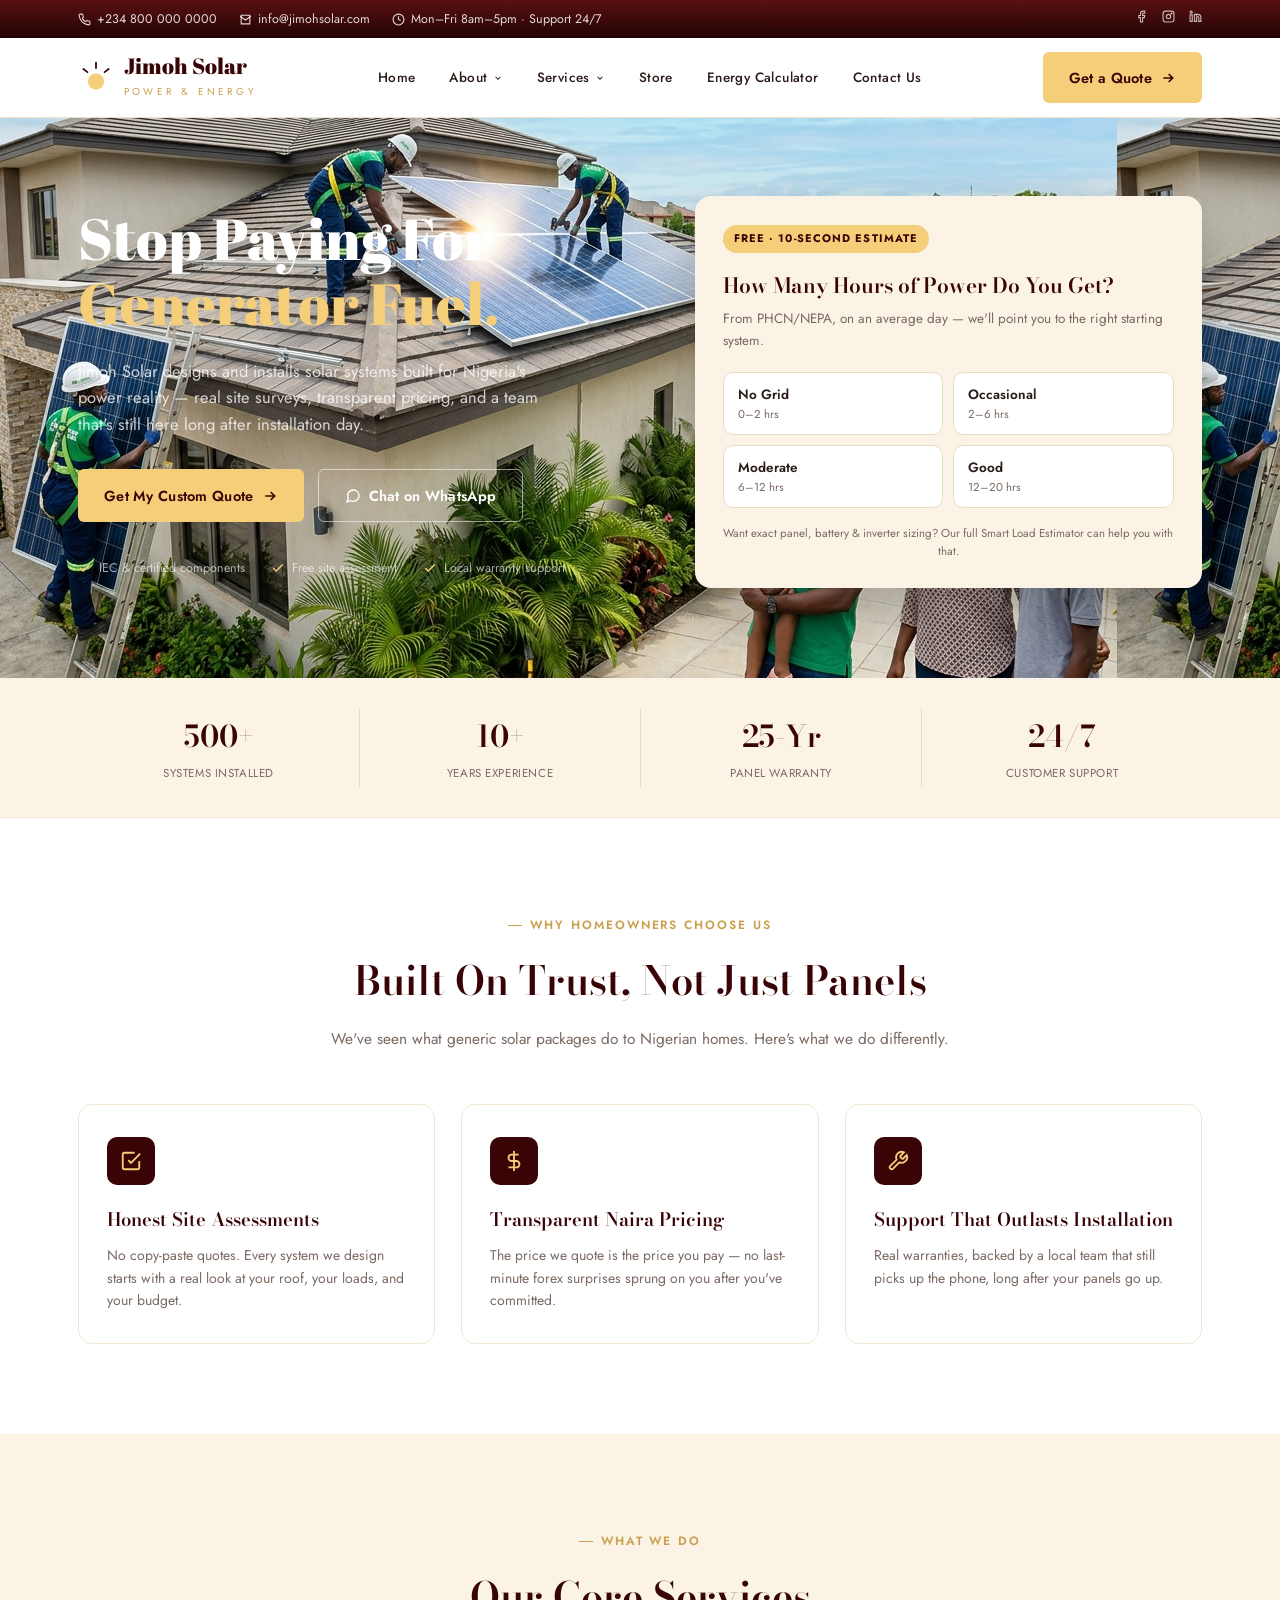
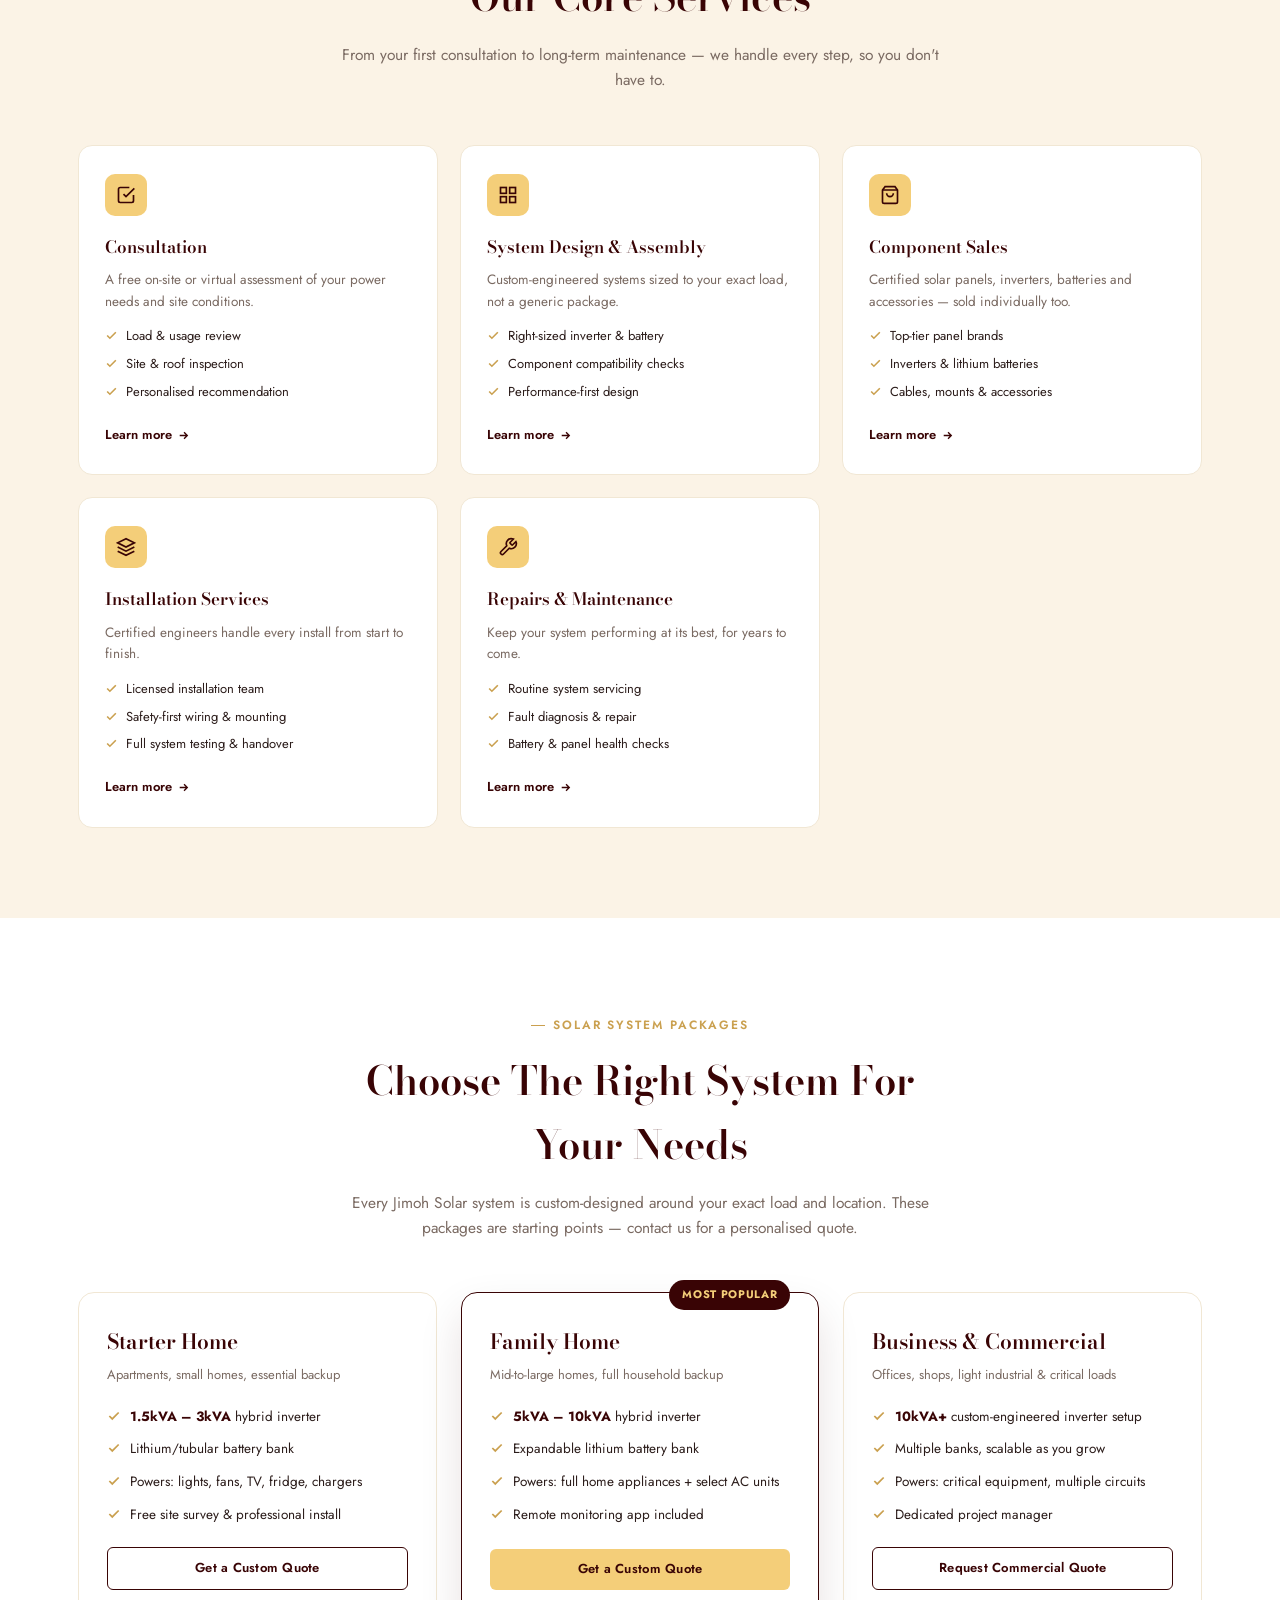
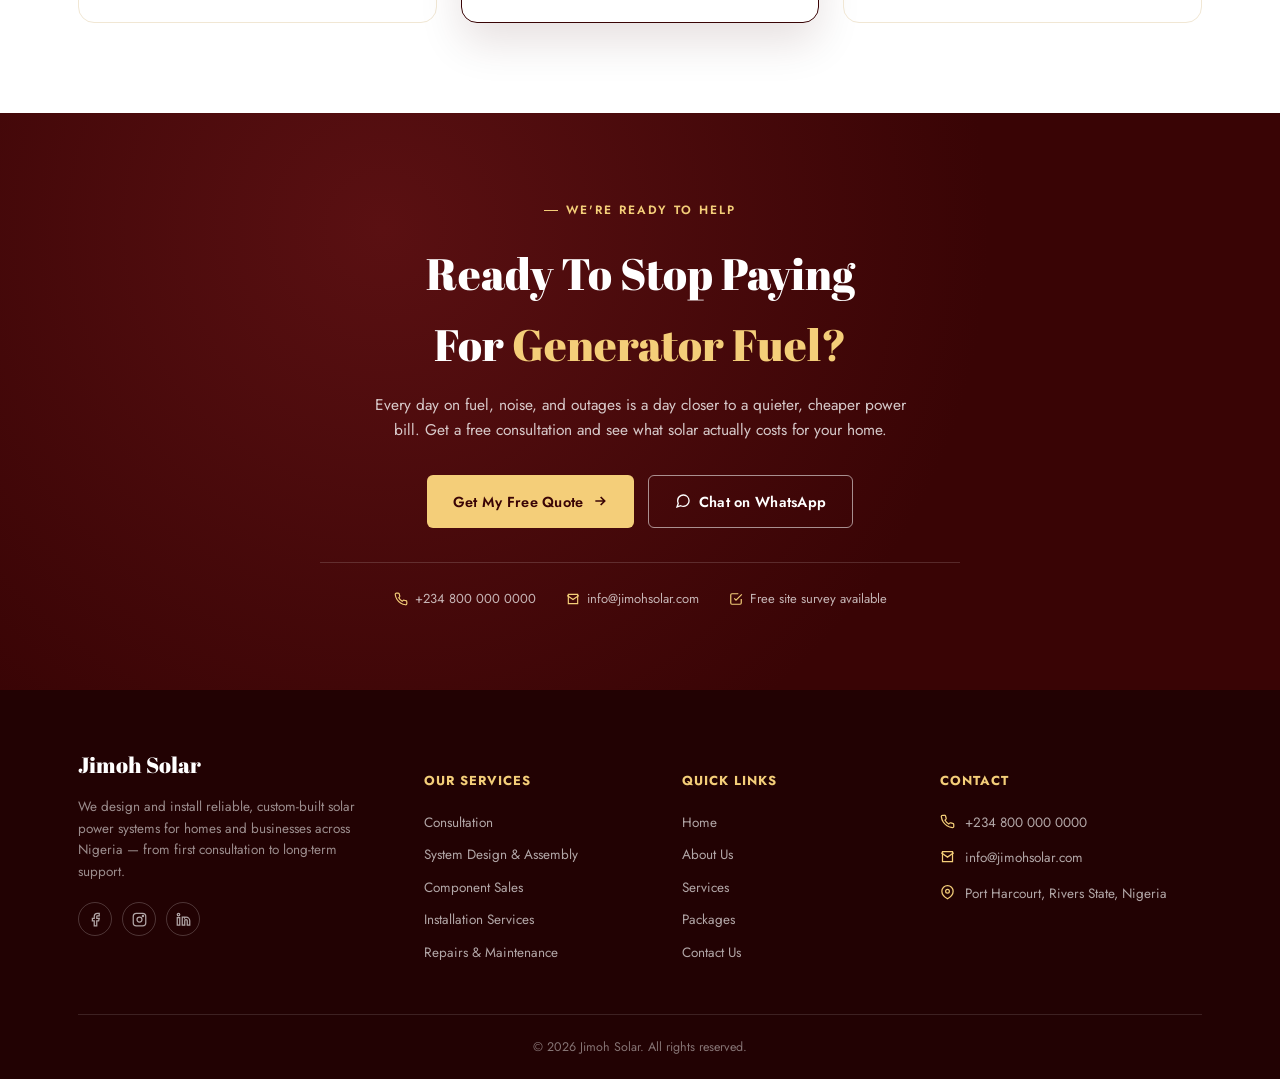
==== index.html @ 99bc78d1 "Integrate home page" ====
<!doctype html>
<html lang="en">
  <head>
    <meta charset="UTF-8" />
    <meta name="viewport" content="width=device-width, initial-scale=1.0" />
    <title>Jimoh Solar | Reliable Solar Power Systems in Nigeria</title>
    <meta
      name="description"
      content="Jimoh Solar designs and installs custom solar power systems for homes and businesses across Nigeria. Honest assessments, transparent pricing, real local support."
    />
    <link
      rel="icon"
      href="data:image/svg+xml,%3Csvg xmlns='http://www.w3.org/2000/svg' viewBox='0 0 34 34'%3E%3Crect width='34' height='34' fill='%23390405'/%3E%3Ccircle cx='17' cy='17' r='7' fill='%23f4ce79'/%3E%3C/svg%3E"
    />
    <link rel="preconnect" href="https://fonts.googleapis.com" />
    <link rel="preconnect" href="https://fonts.gstatic.com" crossorigin />
    <link
      href="https://fonts.googleapis.com/css2?family=Abril+Fatface&family=Bodoni+Moda:wght@400;500;600;700&family=Jost:wght@300;400;500;600;700&display=swap"
      rel="stylesheet"
    />
    <link rel="stylesheet" href="index.css" />
  </head>
  <body>
    <div class="topbar">
      <div class="wrap">
        <div class="topbar-left">
          <a href="tel:+2348000000000"
            ><svg
              viewBox="0 0 24 24"
              fill="none"
              stroke="currentColor"
              stroke-width="2"
            >
              <path
                d="M22 16.92v3a2 2 0 0 1-2.18 2 19.79 19.79 0 0 1-8.63-3.07 19.5 19.5 0 0 1-6-6 19.79 19.79 0 0 1-3.07-8.67A2 2 0 0 1 4.11 2h3a2 2 0 0 1 2 1.72c.127.96.361 1.903.7 2.81a2 2 0 0 1-.45 2.11L8.09 9.91a16 16 0 0 0 6 6l1.27-1.27a2 2 0 0 1 2.11-.45c.907.339 1.85.573 2.81.7A2 2 0 0 1 22 16.92z"
              />
            </svg>
            +234 800 000 0000</a
          >
          <span
            ><svg
              viewBox="0 0 24 24"
              fill="none"
              stroke="currentColor"
              stroke-width="2"
            >
              <path d="M4 4h16v16H4z" />
              <path d="M22 6l-10 7L2 6" />
            </svg>
            info@jimohsolar.com</span
          >
          <span
            ><svg
              viewBox="0 0 24 24"
              fill="none"
              stroke="currentColor"
              stroke-width="2"
            >
              <circle cx="12" cy="12" r="10" />
              <path d="M12 6v6l4 2" />
            </svg>
            Mon–Fri 8am–5pm · Support 24/7</span
          >
        </div>
        <div class="topbar-right">
          <a href="#" aria-label="Facebook"
            ><svg
              viewBox="0 0 24 24"
              fill="none"
              stroke="currentColor"
              stroke-width="2"
              width="13"
              height="13"
            >
              <path
                d="M18 2h-3a5 5 0 0 0-5 5v3H7v4h3v8h4v-8h3l1-4h-4V7a1 1 0 0 1 1-1h3z"
              /></svg
          ></a>
          <a href="#" aria-label="Instagram"
            ><svg
              viewBox="0 0 24 24"
              fill="none"
              stroke="currentColor"
              stroke-width="2"
              width="13"
              height="13"
            >
              <rect x="2" y="2" width="20" height="20" rx="5" />
              <circle cx="12" cy="12" r="4" />
              <circle cx="17.5" cy="6.5" r="1" /></svg
          ></a>
          <a href="#" aria-label="LinkedIn"
            ><svg
              viewBox="0 0 24 24"
              fill="none"
              stroke="currentColor"
              stroke-width="2"
              width="13"
              height="13"
            >
              <path
                d="M16 8a6 6 0 0 1 6 6v7h-4v-7a2 2 0 0 0-4 0v7h-4V8h4v1.5A5 5 0 0 1 16 8z"
              />
              <rect x="2" y="9" width="4" height="12" />
              <circle cx="4" cy="4" r="2" /></svg
          ></a>
        </div>
      </div>
    </div>

    <header class="nav">
      <div class="wrap">
        <a href="#home" class="logo">
          <svg width="36" height="36" viewBox="0 0 40 40" fill="none">
            <circle cx="20" cy="24" r="9" fill="var(--gold)" />
            <g stroke="var(--espresso)" stroke-width="2" stroke-linecap="round">
              <line x1="20" y1="3" x2="20" y2="9" />
              <line x1="6" y1="10" x2="10.5" y2="13.5" />
              <line x1="34" y1="10" x2="29.5" y2="13.5" />
            </g>
          </svg>
          <span>
            <span class="logo-text">Jimoh Solar</span>
            <span class="logo-sub">POWER &amp; ENERGY</span>
          </span>
        </a>

        <ul class="nav-links" id="navLinks">
          <li><a href="#home">Home</a></li>
          <li>
            <a href="#"
              >About
              <svg
                class="chev"
                viewBox="0 0 24 24"
                fill="none"
                stroke="currentColor"
                stroke-width="2.5"
              >
                <path d="M6 9l6 6 6-6" /></svg
            ></a>
            <div class="dropdown">
              <a href="#" class="dd-primary">Our History</a>
              <a href="#">Board of Directors</a>
              <a href="#">Management Team</a>
              <a href="#">Jimoh Solar Datasheet</a>
              <a href="#">Jimoh Solar Brochure</a>
            </div>
          </li>
          <li>
            <a href="#services"
              >Services
              <svg
                class="chev"
                viewBox="0 0 24 24"
                fill="none"
                stroke="currentColor"
                stroke-width="2.5"
              >
                <path d="M6 9l6 6 6-6" /></svg
            ></a>
            <div class="dropdown">
              <a href="#" class="dd-primary">Consultation</a>
              <a href="#">System Design &amp; Assembly</a>
              <a href="#">Component Sales</a>
              <a href="#">Installation Services</a>
              <a href="#">Repairs &amp; Services</a>
              <a href="#">Promotions</a>
            </div>
          </li>
          <li><a href="#">Store</a></li>
          <li><a href="estimator.html">Energy Calculator</a></li>
          <li><a href="#contact">Contact Us</a></li>
        </ul>

        <div class="nav-cta">
          <a href="#contact" class="btn btn-gold"
            ><span>Get a Quote</span>
            <svg
              viewBox="0 0 24 24"
              fill="none"
              stroke="currentColor"
              stroke-width="2.5"
            >
              <path d="M5 12h14M13 6l6 6-6 6" />
            </svg>
          </a>
          <button
            class="burger"
            id="burgerBtn"
            aria-label="Toggle menu"
            aria-expanded="false"
          >
            <span></span><span></span><span></span>
          </button>
        </div>
      </div>
    </header>

    <section class="hero" id="home">
      <div class="wrap">
        <div>
          <h1>Stop Paying For <em>Generator Fuel.</em></h1>
          <p class="lead">
            Jimoh Solar designs and installs solar systems built for Nigeria's
            power reality — real site surveys, transparent pricing, and a team
            that's still here long after installation day.
          </p>
          <div class="hero-actions">
            <a href="#contact" class="btn btn-gold"
              >Get My Custom Quote
              <svg
                viewBox="0 0 24 24"
                fill="none"
                stroke="currentColor"
                stroke-width="2.5"
              >
                <path d="M5 12h14M13 6l6 6-6 6" />
              </svg>
            </a>
            <a href="#" class="btn btn-outline-light">
              <svg
                viewBox="0 0 24 24"
                fill="none"
                stroke="currentColor"
                stroke-width="2"
              >
                <path
                  d="M21 11.5a8.38 8.38 0 0 1-.9 3.8 8.5 8.5 0 0 1-7.6 4.7 8.38 8.38 0 0 1-3.8-.9L3 21l1.9-5.7a8.38 8.38 0 0 1-.9-3.8 8.5 8.5 0 0 1 4.7-7.6 8.38 8.38 0 0 1 3.8-.9h.5a8.48 8.48 0 0 1 8 8v.5z"
                />
              </svg>
              Chat on WhatsApp
            </a>
          </div>
          <div class="hero-trust">
            <div>
              <svg
                viewBox="0 0 24 24"
                fill="none"
                stroke="currentColor"
                stroke-width="2.5"
              >
                <path d="M20 6L9 17l-5-5" />
              </svg>
              IEC &amp; certified components
            </div>
            <div>
              <svg
                viewBox="0 0 24 24"
                fill="none"
                stroke="currentColor"
                stroke-width="2.5"
              >
                <path d="M20 6L9 17l-5-5" />
              </svg>
              Free site assessment
            </div>
            <div>
              <svg
                viewBox="0 0 24 24"
                fill="none"
                stroke="currentColor"
                stroke-width="2.5"
              >
                <path d="M20 6L9 17l-5-5" />
              </svg>
              Local warranty support
            </div>
          </div>
        </div>

        <div class="estimator-card reveal" id="estimator">
          <span class="e-tag">Free · 10-Second Estimate</span>
          <h3>How Many Hours of Power Do You Get?</h3>
          <p class="e-sub">
            From PHCN/NEPA, on an average day — we'll point you to the right
            starting system.
          </p>
          <div class="est-options" id="estOptions">
            <button class="est-option" data-tier="off-grid">
              <strong>No Grid</strong><span>0–2 hrs</span>
            </button>
            <button class="est-option" data-tier="hybrid-heavy">
              <strong>Occasional</strong><span>2–6 hrs</span>
            </button>
            <button class="est-option" data-tier="hybrid-light">
              <strong>Moderate</strong><span>6–12 hrs</span>
            </button>
            <button class="est-option" data-tier="backup-light">
              <strong>Good</strong><span>12–20 hrs</span>
            </button>
          </div>
          <div class="estimator-result" id="estimatorResult" hidden>
            <p class="r-label">Based on your supply, you likely need:</p>
            <p class="r-tier" id="resultTier">—</p>
            <p class="r-desc" id="resultDesc">—</p>
            <a href="#contact" class="btn btn-gold btn-small"
              >Get My Full Breakdown</a
            >
          </div>
          <p class="estimator-note">
            Want exact panel, battery &amp; inverter sizing? Our full Smart Load
            Estimator can help you with that.
          </p>
        </div>
      </div>
    </section>

    <div class="trust-strip">
      <div class="wrap">
        <div class="trust-item">
          <div class="num">500+</div>
          <div class="label">Systems Installed</div>
        </div>
        <div class="trust-item">
          <div class="num">10+</div>
          <div class="label">Years Experience</div>
        </div>
        <div class="trust-item">
          <div class="num">25-Yr</div>
          <div class="label">Panel Warranty</div>
        </div>
        <div class="trust-item">
          <div class="num">24/7</div>
          <div class="label">Customer Support</div>
        </div>
      </div>
    </div>

    <section class="why-us" id="why-us">
      <div class="wrap">
        <div class="section-head reveal">
          <span class="eyebrow">Why Homeowners Choose Us</span>
          <h2>Built On Trust, Not Just Panels</h2>
          <p>
            We've seen what generic solar packages do to Nigerian homes. Here's
            what we do differently.
          </p>
        </div>
        <div class="why-grid">
          <div class="why-card reveal">
            <div class="icon">
              <svg
                viewBox="0 0 24 24"
                fill="none"
                stroke="currentColor"
                stroke-width="2"
              >
                <path d="M9 11l3 3L22 4" />
                <path
                  d="M21 12v7a2 2 0 0 1-2 2H5a2 2 0 0 1-2-2V5a2 2 0 0 1 2-2h11"
                />
              </svg>
            </div>
            <h3>Honest Site Assessments</h3>
            <p>
              No copy-paste quotes. Every system we design starts with a real
              look at your roof, your loads, and your budget.
            </p>
          </div>
          <div class="why-card reveal">
            <div class="icon">
              <svg
                viewBox="0 0 24 24"
                fill="none"
                stroke="currentColor"
                stroke-width="2"
              >
                <path
                  d="M12 1v22M17 5H9.5a3.5 3.5 0 0 0 0 7h5a3.5 3.5 0 0 1 0 7H6"
                />
              </svg>
            </div>
            <h3>Transparent Naira Pricing</h3>
            <p>
              The price we quote is the price you pay — no last-minute forex
              surprises sprung on you after you've committed.
            </p>
          </div>
          <div class="why-card reveal">
            <div class="icon">
              <svg
                viewBox="0 0 24 24"
                fill="none"
                stroke="currentColor"
                stroke-width="2"
              >
                <path
                  d="M14.7 6.3a1 1 0 0 0 0 1.4l1.6 1.6a1 1 0 0 0 1.4 0l3.77-3.77a6 6 0 0 1-7.94 7.94l-6.91 6.91a2.12 2.12 0 0 1-3-3l6.91-6.91a6 6 0 0 1 7.94-7.94l-3.76 3.76z"
                />
              </svg>
            </div>
            <h3>Support That Outlasts Installation</h3>
            <p>
              Real warranties, backed by a local team that still picks up the
              phone, long after your panels go up.
            </p>
          </div>
        </div>
      </div>
    </section>

    <section class="services" id="services">
      <div class="wrap">
        <div class="section-head reveal">
          <span class="eyebrow">What We Do</span>
          <h2>Our Core Services</h2>
          <p>
            From your first consultation to long-term maintenance — we handle
            every step, so you don't have to.
          </p>
        </div>
        <div class="services-grid">
          <div class="service-card reveal">
            <div class="icon">
              <svg
                viewBox="0 0 24 24"
                fill="none"
                stroke="currentColor"
                stroke-width="2"
              >
                <path d="M9 11l3 3L22 4" />
                <path
                  d="M21 12v7a2 2 0 0 1-2 2H5a2 2 0 0 1-2-2V5a2 2 0 0 1 2-2h11"
                />
              </svg>
            </div>
            <h3>Consultation</h3>
            <p>
              A free on-site or virtual assessment of your power needs and site
              conditions.
            </p>
            <ul>
              <li>
                <svg
                  viewBox="0 0 24 24"
                  fill="none"
                  stroke="currentColor"
                  stroke-width="3"
                >
                  <path d="M20 6L9 17l-5-5" />
                </svg>
                Load &amp; usage review
              </li>
              <li>
                <svg
                  viewBox="0 0 24 24"
                  fill="none"
                  stroke="currentColor"
                  stroke-width="3"
                >
                  <path d="M20 6L9 17l-5-5" />
                </svg>
                Site &amp; roof inspection
              </li>
              <li>
                <svg
                  viewBox="0 0 24 24"
                  fill="none"
                  stroke="currentColor"
                  stroke-width="3"
                >
                  <path d="M20 6L9 17l-5-5" />
                </svg>
                Personalised recommendation
              </li>
            </ul>
            <a href="#" class="learn"
              >Learn more
              <svg
                viewBox="0 0 24 24"
                fill="none"
                stroke="currentColor"
                stroke-width="2.5"
              >
                <path d="M5 12h14M13 6l6 6-6 6" /></svg
            ></a>
          </div>

          <div class="service-card reveal">
            <div class="icon">
              <svg
                viewBox="0 0 24 24"
                fill="none"
                stroke="currentColor"
                stroke-width="2"
              >
                <rect x="3" y="3" width="7" height="7" />
                <rect x="14" y="3" width="7" height="7" />
                <rect x="14" y="14" width="7" height="7" />
                <rect x="3" y="14" width="7" height="7" />
              </svg>
            </div>
            <h3>System Design &amp; Assembly</h3>
            <p>
              Custom-engineered systems sized to your exact load, not a generic
              package.
            </p>
            <ul>
              <li>
                <svg
                  viewBox="0 0 24 24"
                  fill="none"
                  stroke="currentColor"
                  stroke-width="3"
                >
                  <path d="M20 6L9 17l-5-5" />
                </svg>
                Right-sized inverter &amp; battery
              </li>
              <li>
                <svg
                  viewBox="0 0 24 24"
                  fill="none"
                  stroke="currentColor"
                  stroke-width="3"
                >
                  <path d="M20 6L9 17l-5-5" />
                </svg>
                Component compatibility checks
              </li>
              <li>
                <svg
                  viewBox="0 0 24 24"
                  fill="none"
                  stroke="currentColor"
                  stroke-width="3"
                >
                  <path d="M20 6L9 17l-5-5" />
                </svg>
                Performance-first design
              </li>
            </ul>
            <a href="#" class="learn"
              >Learn more
              <svg
                viewBox="0 0 24 24"
                fill="none"
                stroke="currentColor"
                stroke-width="2.5"
              >
                <path d="M5 12h14M13 6l6 6-6 6" /></svg
            ></a>
          </div>

          <div class="service-card reveal">
            <div class="icon">
              <svg
                viewBox="0 0 24 24"
                fill="none"
                stroke="currentColor"
                stroke-width="2"
              >
                <path d="M6 2L3 6v14a2 2 0 0 0 2 2h14a2 2 0 0 0 2-2V6l-3-4z" />
                <path d="M3 6h18M16 10a4 4 0 0 1-8 0" />
              </svg>
            </div>
            <h3>Component Sales</h3>
            <p>
              Certified solar panels, inverters, batteries and accessories —
              sold individually too.
            </p>
            <ul>
              <li>
                <svg
                  viewBox="0 0 24 24"
                  fill="none"
                  stroke="currentColor"
                  stroke-width="3"
                >
                  <path d="M20 6L9 17l-5-5" />
                </svg>
                Top-tier panel brands
              </li>
              <li>
                <svg
                  viewBox="0 0 24 24"
                  fill="none"
                  stroke="currentColor"
                  stroke-width="3"
                >
                  <path d="M20 6L9 17l-5-5" />
                </svg>
                Inverters &amp; lithium batteries
              </li>
              <li>
                <svg
                  viewBox="0 0 24 24"
                  fill="none"
                  stroke="currentColor"
                  stroke-width="3"
                >
                  <path d="M20 6L9 17l-5-5" />
                </svg>
                Cables, mounts &amp; accessories
              </li>
            </ul>
            <a href="#" class="learn"
              >Learn more
              <svg
                viewBox="0 0 24 24"
                fill="none"
                stroke="currentColor"
                stroke-width="2.5"
              >
                <path d="M5 12h14M13 6l6 6-6 6" /></svg
            ></a>
          </div>

          <div class="service-card reveal">
            <div class="icon">
              <svg
                viewBox="0 0 24 24"
                fill="none"
                stroke="currentColor"
                stroke-width="2"
              >
                <path d="M12 2L2 7l10 5 10-5-10-5z" />
                <path d="M2 17l10 5 10-5M2 12l10 5 10-5" />
              </svg>
            </div>
            <h3>Installation Services</h3>
            <p>
              Certified engineers handle every install from start to finish.
            </p>
            <ul>
              <li>
                <svg
                  viewBox="0 0 24 24"
                  fill="none"
                  stroke="currentColor"
                  stroke-width="3"
                >
                  <path d="M20 6L9 17l-5-5" />
                </svg>
                Licensed installation team
              </li>
              <li>
                <svg
                  viewBox="0 0 24 24"
                  fill="none"
                  stroke="currentColor"
                  stroke-width="3"
                >
                  <path d="M20 6L9 17l-5-5" />
                </svg>
                Safety-first wiring &amp; mounting
              </li>
              <li>
                <svg
                  viewBox="0 0 24 24"
                  fill="none"
                  stroke="currentColor"
                  stroke-width="3"
                >
                  <path d="M20 6L9 17l-5-5" />
                </svg>
                Full system testing &amp; handover
              </li>
            </ul>
            <a href="#" class="learn"
              >Learn more
              <svg
                viewBox="0 0 24 24"
                fill="none"
                stroke="currentColor"
                stroke-width="2.5"
              >
                <path d="M5 12h14M13 6l6 6-6 6" /></svg
            ></a>
          </div>

          <div class="service-card reveal">
            <div class="icon">
              <svg
                viewBox="0 0 24 24"
                fill="none"
                stroke="currentColor"
                stroke-width="2"
              >
                <path
                  d="M14.7 6.3a1 1 0 0 0 0 1.4l1.6 1.6a1 1 0 0 0 1.4 0l3.77-3.77a6 6 0 0 1-7.94 7.94l-6.91 6.91a2.12 2.12 0 0 1-3-3l6.91-6.91a6 6 0 0 1 7.94-7.94l-3.76 3.76z"
                />
              </svg>
            </div>
            <h3>Repairs &amp; Maintenance</h3>
            <p>Keep your system performing at its best, for years to come.</p>
            <ul>
              <li>
                <svg
                  viewBox="0 0 24 24"
                  fill="none"
                  stroke="currentColor"
                  stroke-width="3"
                >
                  <path d="M20 6L9 17l-5-5" />
                </svg>
                Routine system servicing
              </li>
              <li>
                <svg
                  viewBox="0 0 24 24"
                  fill="none"
                  stroke="currentColor"
                  stroke-width="3"
                >
                  <path d="M20 6L9 17l-5-5" />
                </svg>
                Fault diagnosis &amp; repair
              </li>
              <li>
                <svg
                  viewBox="0 0 24 24"
                  fill="none"
                  stroke="currentColor"
                  stroke-width="3"
                >
                  <path d="M20 6L9 17l-5-5" />
                </svg>
                Battery &amp; panel health checks
              </li>
            </ul>
            <a href="#" class="learn"
              >Learn more
              <svg
                viewBox="0 0 24 24"
                fill="none"
                stroke="currentColor"
                stroke-width="2.5"
              >
                <path d="M5 12h14M13 6l6 6-6 6" /></svg
            ></a>
          </div>
        </div>
      </div>
    </section>

    <section class="packages" id="packages">
      <div class="wrap">
        <div class="section-head reveal">
          <span class="eyebrow">Solar System Packages</span>
          <h2>Choose The Right System For Your Needs</h2>
          <p>
            Every Jimoh Solar system is custom-designed around your exact load
            and location. These packages are starting points — contact us for a
            personalised quote.
          </p>
        </div>
        <div class="pkg-grid">
          <div class="pkg-card reveal">
            <h3>Starter Home</h3>
            <p class="pkg-for">Apartments, small homes, essential backup</p>
            <ul class="pkg-specs">
              <li>
                <svg
                  viewBox="0 0 24 24"
                  fill="none"
                  stroke="currentColor"
                  stroke-width="3"
                >
                  <path d="M20 6L9 17l-5-5" />
                </svg>
                <span><b>1.5kVA – 3kVA</b> hybrid inverter</span>
              </li>
              <li>
                <svg
                  viewBox="0 0 24 24"
                  fill="none"
                  stroke="currentColor"
                  stroke-width="3"
                >
                  <path d="M20 6L9 17l-5-5" />
                </svg>
                <span>Lithium/tubular battery bank</span>
              </li>
              <li>
                <svg
                  viewBox="0 0 24 24"
                  fill="none"
                  stroke="currentColor"
                  stroke-width="3"
                >
                  <path d="M20 6L9 17l-5-5" />
                </svg>
                <span>Powers: lights, fans, TV, fridge, chargers</span>
              </li>
              <li>
                <svg
                  viewBox="0 0 24 24"
                  fill="none"
                  stroke="currentColor"
                  stroke-width="3"
                >
                  <path d="M20 6L9 17l-5-5" />
                </svg>
                <span>Free site survey &amp; professional install</span>
              </li>
            </ul>
            <a href="#contact" class="btn btn-outline-dark btn-small"
              >Get a Custom Quote</a
            >
          </div>

          <div class="pkg-card popular reveal">
            <span class="pkg-badge">Most Popular</span>
            <h3>Family Home</h3>
            <p class="pkg-for">Mid-to-large homes, full household backup</p>
            <ul class="pkg-specs">
              <li>
                <svg
                  viewBox="0 0 24 24"
                  fill="none"
                  stroke="currentColor"
                  stroke-width="3"
                >
                  <path d="M20 6L9 17l-5-5" />
                </svg>
                <span><b>5kVA – 10kVA</b> hybrid inverter</span>
              </li>
              <li>
                <svg
                  viewBox="0 0 24 24"
                  fill="none"
                  stroke="currentColor"
                  stroke-width="3"
                >
                  <path d="M20 6L9 17l-5-5" />
                </svg>
                <span>Expandable lithium battery bank</span>
              </li>
              <li>
                <svg
                  viewBox="0 0 24 24"
                  fill="none"
                  stroke="currentColor"
                  stroke-width="3"
                >
                  <path d="M20 6L9 17l-5-5" />
                </svg>
                <span>Powers: full home appliances + select AC units</span>
              </li>
              <li>
                <svg
                  viewBox="0 0 24 24"
                  fill="none"
                  stroke="currentColor"
                  stroke-width="3"
                >
                  <path d="M20 6L9 17l-5-5" />
                </svg>
                <span>Remote monitoring app included</span>
              </li>
            </ul>
            <a href="#contact" class="btn btn-gold btn-small"
              >Get a Custom Quote</a
            >
          </div>

          <div class="pkg-card reveal">
            <h3>Business &amp; Commercial</h3>
            <p class="pkg-for">
              Offices, shops, light industrial &amp; critical loads
            </p>
            <ul class="pkg-specs">
              <li>
                <svg
                  viewBox="0 0 24 24"
                  fill="none"
                  stroke="currentColor"
                  stroke-width="3"
                >
                  <path d="M20 6L9 17l-5-5" />
                </svg>
                <span><b>10kVA+</b> custom-engineered inverter setup</span>
              </li>
              <li>
                <svg
                  viewBox="0 0 24 24"
                  fill="none"
                  stroke="currentColor"
                  stroke-width="3"
                >
                  <path d="M20 6L9 17l-5-5" />
                </svg>
                <span>Multiple banks, scalable as you grow</span>
              </li>
              <li>
                <svg
                  viewBox="0 0 24 24"
                  fill="none"
                  stroke="currentColor"
                  stroke-width="3"
                >
                  <path d="M20 6L9 17l-5-5" />
                </svg>
                <span>Powers: critical equipment, multiple circuits</span>
              </li>
              <li>
                <svg
                  viewBox="0 0 24 24"
                  fill="none"
                  stroke="currentColor"
                  stroke-width="3"
                >
                  <path d="M20 6L9 17l-5-5" />
                </svg>
                <span>Dedicated project manager</span>
              </li>
            </ul>
            <a href="#contact" class="btn btn-outline-dark btn-small"
              >Request Commercial Quote</a
            >
          </div>
        </div>
      </div>
    </section>

    <section class="final-cta" id="contact">
      <div class="wrap">
        <span class="eyebrow">We're Ready To Help</span>
        <h2>Ready To Stop Paying<br />For <em>Generator Fuel?</em></h2>
        <p>
          Every day on fuel, noise, and outages is a day closer to a quieter,
          cheaper power bill. Get a free consultation and see what solar
          actually costs for your home.
        </p>
        <div class="final-actions">
          <a href="#" class="btn btn-gold"
            >Get My Free Quote
            <svg
              viewBox="0 0 24 24"
              fill="none"
              stroke="currentColor"
              stroke-width="2.5"
            >
              <path d="M5 12h14M13 6l6 6-6 6" />
            </svg>
          </a>
          <a href="#" class="btn btn-outline-light">
            <svg
              viewBox="0 0 24 24"
              fill="none"
              stroke="currentColor"
              stroke-width="2"
            >
              <path
                d="M21 11.5a8.38 8.38 0 0 1-.9 3.8 8.5 8.5 0 0 1-7.6 4.7 8.38 8.38 0 0 1-3.8-.9L3 21l1.9-5.7a8.38 8.38 0 0 1-.9-3.8 8.5 8.5 0 0 1 4.7-7.6 8.38 8.38 0 0 1 3.8-.9h.5a8.48 8.48 0 0 1 8 8v.5z"
              />
            </svg>
            Chat on WhatsApp
          </a>
        </div>
        <div class="final-contact">
          <span
            ><svg
              viewBox="0 0 24 24"
              fill="none"
              stroke="currentColor"
              stroke-width="2"
            >
              <path
                d="M22 16.92v3a2 2 0 0 1-2.18 2 19.79 19.79 0 0 1-8.63-3.07 19.5 19.5 0 0 1-6-6 19.79 19.79 0 0 1-3.07-8.67A2 2 0 0 1 4.11 2h3a2 2 0 0 1 2 1.72c.127.96.361 1.903.7 2.81a2 2 0 0 1-.45 2.11L8.09 9.91a16 16 0 0 0 6 6l1.27-1.27a2 2 0 0 1 2.11-.45c.907.339 1.85.573 2.81.7A2 2 0 0 1 22 16.92z"
              />
            </svg>
            +234 800 000 0000</span
          >
          <span
            ><svg
              viewBox="0 0 24 24"
              fill="none"
              stroke="currentColor"
              stroke-width="2"
            >
              <path d="M4 4h16v16H4z" />
              <path d="M22 6l-10 7L2 6" />
            </svg>
            info@jimohsolar.com</span
          >
          <span
            ><svg
              viewBox="0 0 24 24"
              fill="none"
              stroke="currentColor"
              stroke-width="2"
            >
              <path d="M9 11l3 3L22 4" />
              <path
                d="M21 12v7a2 2 0 0 1-2 2H5a2 2 0 0 1-2-2V5a2 2 0 0 1 2-2h11"
              />
            </svg>
            Free site survey available</span
          >
        </div>
      </div>
    </section>

    <footer>
      <div class="wrap">
        <div class="footer-grid">
          <div class="footer-brand">
            <span class="logo-text">Jimoh Solar</span>
            <p>
              We design and install reliable, custom-built solar power systems
              for homes and businesses across Nigeria — from first consultation
              to long-term support.
            </p>
            <div class="social-row">
              <a href="#" aria-label="Facebook"
                ><svg
                  viewBox="0 0 24 24"
                  fill="none"
                  stroke="currentColor"
                  stroke-width="2"
                >
                  <path
                    d="M18 2h-3a5 5 0 0 0-5 5v3H7v4h3v8h4v-8h3l1-4h-4V7a1 1 0 0 1 1-1h3z"
                  /></svg
              ></a>
              <a href="#" aria-label="Instagram"
                ><svg
                  viewBox="0 0 24 24"
                  fill="none"
                  stroke="currentColor"
                  stroke-width="2"
                >
                  <rect x="2" y="2" width="20" height="20" rx="5" />
                  <circle cx="12" cy="12" r="4" />
                  <circle cx="17.5" cy="6.5" r="1" /></svg
              ></a>
              <a href="#" aria-label="LinkedIn"
                ><svg
                  viewBox="0 0 24 24"
                  fill="none"
                  stroke="currentColor"
                  stroke-width="2"
                >
                  <path
                    d="M16 8a6 6 0 0 1 6 6v7h-4v-7a2 2 0 0 0-4 0v7h-4V8h4v1.5A5 5 0 0 1 16 8z"
                  />
                  <rect x="2" y="9" width="4" height="12" />
                  <circle cx="4" cy="4" r="2" /></svg
              ></a>
            </div>
          </div>
          <div>
            <h4>Our Services</h4>
            <div class="flinks">
              <a href="#">Consultation</a>
              <a href="#">System Design &amp; Assembly</a>
              <a href="#">Component Sales</a>
              <a href="#">Installation Services</a>
              <a href="#">Repairs &amp; Maintenance</a>
            </div>
          </div>
          <div>
            <h4>Quick Links</h4>
            <div class="flinks">
              <a href="#home">Home</a>
              <a href="#">About Us</a>
              <a href="#services">Services</a>
              <a href="#packages">Packages</a>
              <a href="#contact">Contact Us</a>
            </div>
          </div>
          <div>
            <h4>Contact</h4>
            <ul class="footer-contact">
              <li>
                <svg
                  viewBox="0 0 24 24"
                  fill="none"
                  stroke="currentColor"
                  stroke-width="2"
                >
                  <path
                    d="M22 16.92v3a2 2 0 0 1-2.18 2 19.79 19.79 0 0 1-8.63-3.07 19.5 19.5 0 0 1-6-6 19.79 19.79 0 0 1-3.07-8.67A2 2 0 0 1 4.11 2h3a2 2 0 0 1 2 1.72c.127.96.361 1.903.7 2.81a2 2 0 0 1-.45 2.11L8.09 9.91a16 16 0 0 0 6 6l1.27-1.27a2 2 0 0 1 2.11-.45c.907.339 1.85.573 2.81.7A2 2 0 0 1 22 16.92z"
                  />
                </svg>
                +234 800 000 0000
              </li>
              <li>
                <svg
                  viewBox="0 0 24 24"
                  fill="none"
                  stroke="currentColor"
                  stroke-width="2"
                >
                  <path d="M4 4h16v16H4z" />
                  <path d="M22 6l-10 7L2 6" />
                </svg>
                info@jimohsolar.com
              </li>
              <li>
                <svg
                  viewBox="0 0 24 24"
                  fill="none"
                  stroke="currentColor"
                  stroke-width="2"
                >
                  <path d="M21 10c0 7-9 12-9 12s-9-5-9-12a9 9 0 0 1 18 0z" />
                  <circle cx="12" cy="10" r="3" />
                </svg>
                Port Harcourt, Rivers State, Nigeria
              </li>
            </ul>
          </div>
        </div>
        <div class="footer-bottom">
          &copy; 2026 Jimoh Solar. All rights reserved.
        </div>
      </div>
    </footer>
    <script src="./script.js"></script>
  </body>
</html>
---- index.css ----
:root {
  --espresso: #390405;
  --espresso-dark: #220203;
  --espresso-soft: #5a1012;
  --gold: #f4ce79;
  --gold-deep: #caa04f;
  --cream: #fbf3e6;
  --white: #ffffff;
  --ink: #2b1c1a;
  --ink-soft: #7a6a62;
  --font-display: 'Abril Fatface', serif;
  --font-serif: 'Bodoni Moda', serif;
  --font-sans: 'Jost', sans-serif;
  --maxw: 1180px;
  --radius: 10px;
}

* {
  box-sizing: border-box;
}
html {
  scroll-behavior: smooth;
}
body {
  margin: 0;
  font-family: var(--font-sans);
  color: var(--ink);
  background: var(--white);
  line-height: 1.6;
  -webkit-font-smoothing: antialiased;
}
img {
  max-width: 100%;
  display: block;
}
a {
  color: inherit;
  text-decoration: none;
}
ul {
  list-style: none;
  margin: 0;
  padding: 0;
}
h1,
h2,
h3 {
  margin: 0;
  font-weight: 400;
}
p {
  margin: 0;
}
button {
  font-family: inherit;
  cursor: pointer;
  border: none;
  background: none;
}
.wrap {
  max-width: var(--maxw);
  margin: 0 auto;
  padding: 0 28px;
}

a:focus-visible,
button:focus-visible {
  outline: 2px solid var(--gold-deep);
  outline-offset: 3px;
  border-radius: 4px;
}

.eyebrow {
  display: inline-flex;
  align-items: center;
  gap: 8px;
  font-family: var(--font-sans);
  font-size: 12px;
  font-weight: 600;
  letter-spacing: 0.16em;
  text-transform: uppercase;
  color: var(--gold-deep);
}
.eyebrow::before {
  content: '';
  width: 14px;
  height: 1px;
  background: var(--gold-deep);
  display: inline-block;
}
.section-head {
  text-align: center;
  max-width: 620px;
  margin: 0 auto 52px;
}
.section-head .eyebrow {
  justify-content: center;
  margin-bottom: 14px;
}
.section-head h2 {
  font-family: var(--font-serif);
  font-weight: 600;
  font-size: clamp(28px, 3.6vw, 40px);
  color: var(--espresso);
  margin-bottom: 14px;
}
.section-head p {
  color: var(--ink-soft);
  font-size: 15.5px;
}

.btn {
  display: inline-flex;
  align-items: center;
  gap: 8px;
  padding: 14px 26px;
  border-radius: 6px;
  font-size: 14.5px;
  font-weight: 600;
  letter-spacing: 0.02em;
  transition:
    transform 0.15s ease,
    box-shadow 0.15s ease,
    background 0.15s ease;
}
.btn svg {
  width: 16px;
  height: 16px;
  flex-shrink: 0;
}
.btn-gold {
  background: var(--gold);
  color: var(--espresso);
}
.btn-gold:hover {
  background: var(--gold-deep);
  transform: translateY(-1px);
}
.btn-outline-light {
  border: 1.5px solid rgba(255, 255, 255, 0.55);
  color: var(--white);
}
.btn-outline-light:hover {
  background: rgba(255, 255, 255, 0.1);
  border-color: var(--white);
}
.btn-outline-dark {
  border: 1.5px solid var(--espresso);
  color: var(--espresso);
}
.btn-outline-dark:hover {
  background: var(--espresso);
  color: var(--white);
}
.btn-small {
  padding: 10px 18px;
  font-size: 13px;
  width: 100%;
  justify-content: center;
}

/* ===== TOP BAR ===== */
.topbar {
  background: linear-gradient(var(--espresso-soft), var(--espresso-dark));
  color: rgba(255, 255, 255, 0.85);
  font-size: 12.5px;
}
.topbar .wrap {
  display: flex;
  justify-content: space-between;
  align-items: center;
  padding: 9px 28px;
  flex-wrap: wrap;
  gap: 6px;
}
.topbar-left {
  display: flex;
  gap: 22px;
  flex-wrap: wrap;
}
.topbar-left span,
.topbar-left a {
  display: inline-flex;
  align-items: center;
  gap: 6px;
}
.topbar-left svg,
.topbar-right svg {
  width: 13px;
  height: 13px;
}
.topbar-right {
  display: flex;
  gap: 14px;
  align-items: center;
}
.topbar-right a {
  opacity: 0.85;
}
.topbar-right a:hover {
  opacity: 1;
  color: var(--gold);
}

/* ===== NAV ===== */
header.nav {
  position: sticky;
  top: 0;
  z-index: 50;
  background: var(--white);
  border-bottom: 1px solid #eee2cf;
}
.nav .wrap {
  display: flex;
  align-items: center;
  justify-content: space-between;
  padding: 14px 28px;
}
.logo {
  display: flex;
  align-items: center;
  gap: 10px;
}
.logo-text {
  font-family: var(--font-display);
  font-size: 22px;
  color: var(--espresso);
  line-height: 1;
}
.logo-sub {
  display: block;
  font-family: var(--font-sans);
  font-size: 10px;
  letter-spacing: 0.32em;
  color: var(--gold-deep);
  margin-top: 2px;
}

.nav-links {
  display: flex;
  align-items: center;
  gap: 6px;
}
.nav-links > li {
  position: relative;
}
.nav-links > li > a {
  display: flex;
  align-items: center;
  gap: 5px;
  padding: 10px 14px;
  font-size: 13.5px;
  font-weight: 500;
  letter-spacing: 0.03em;
  color: var(--ink);
  border-radius: 6px;
}
.nav-links > li > a:hover,
.nav-links > li.open > a {
  color: var(--espresso);
  background: var(--cream);
}
.nav-links .chev {
  width: 10px;
  height: 10px;
  transition: transform 0.15s ease;
}
.nav-links > li.open .chev {
  transform: rotate(180deg);
}

.dropdown {
  position: absolute;
  top: calc(100% + 8px);
  left: 0;
  min-width: 230px;
  background: var(--white);
  border: 1px solid #eee2cf;
  border-radius: 8px;
  box-shadow: 0 14px 30px rgba(57, 4, 5, 0.12);
  padding: 10px;
  opacity: 0;
  visibility: hidden;
  transform: translateY(6px);
  transition:
    opacity 0.15s ease,
    transform 0.15s ease,
    visibility 0.15s;
}
.nav-links > li:hover .dropdown,
.nav-links > li.open .dropdown {
  opacity: 1;
  visibility: visible;
  transform: translateY(0);
}
.dropdown a {
  display: block;
  padding: 9px 12px;
  font-size: 13.5px;
  color: var(--ink);
  border-radius: 6px;
}
.dropdown a:hover {
  background: var(--cream);
  color: var(--espresso);
}
.dropdown .dd-primary {
  font-weight: 600;
  color: var(--espresso);
  border-bottom: 1px solid #f1e7d4;
  margin-bottom: 4px;
  padding-bottom: 11px;
}

.nav-cta {
  display: flex;
  align-items: center;
  gap: 14px;
}
.burger {
  display: none;
  width: 26px;
  height: 20px;
  position: relative;
  flex-direction: column;
  justify-content: space-between;
}
.burger span {
  display: block;
  height: 2px;
  width: 100%;
  background: var(--espresso);
  border-radius: 2px;
}

/* ===== HERO ===== */
.hero {
  background-image: url('./solar.png');
  object-fit: cover;
  color: var(--white);
  padding: 78px 0 90px;
  overflow: hidden;
  position: relative;
}
.hero .wrap {
  display: grid;
  grid-template-columns: 1.05fr 0.95fr;
  gap: 56px;
  align-items: center;
}
.hero-eyebrow {
  display: inline-flex;
  align-items: center;
  gap: 8px;
  font-size: 12px;
  font-weight: 600;
  letter-spacing: 0.16em;
  text-transform: uppercase;
  color: var(--gold);
  background: rgba(244, 206, 121, 0.12);
  border: 1px solid rgba(244, 206, 121, 0.3);
  padding: 7px 14px;
  border-radius: 30px;
  margin-bottom: 24px;
}
.hero h1 {
  font-family: var(--font-display);
  font-size: clamp(36px, 5.2vw, 58px);
  line-height: 1.12;
  margin-bottom: 22px;
}
.hero h1 em {
  color: var(--gold);
  font-style: normal;
}
.hero p.lead {
  font-size: 16.5px;
  color: rgba(255, 255, 255, 0.78);
  max-width: 480px;
  margin-bottom: 32px;
}
.hero-actions {
  display: flex;
  gap: 14px;
  flex-wrap: wrap;
  margin-bottom: 36px;
}
.hero-trust {
  display: flex;
  gap: 26px;
  flex-wrap: wrap;
}
.hero-trust div {
  font-size: 12.5px;
  color: rgba(255, 255, 255, 0.65);
  display: flex;
  align-items: center;
  gap: 7px;
}
.hero-trust svg {
  width: 14px;
  height: 14px;
  color: var(--gold);
}

/* estimator card */
.estimator-card {
  background: var(--cream);
  color: var(--ink);
  border-radius: 16px;
  padding: 28px;
  box-shadow: 0 30px 60px rgba(0, 0, 0, 0.28);
}
.estimator-card .e-tag {
  display: inline-flex;
  align-items: center;
  gap: 6px;
  font-size: 11px;
  font-weight: 700;
  letter-spacing: 0.1em;
  text-transform: uppercase;
  color: var(--espresso);
  background: var(--gold);
  padding: 5px 11px;
  border-radius: 20px;
  margin-bottom: 16px;
}
.estimator-card h3 {
  font-family: var(--font-serif);
  font-size: 21px;
  font-weight: 600;
  color: var(--espresso);
  margin-bottom: 6px;
}
.estimator-card .e-sub {
  font-size: 13.5px;
  color: var(--ink-soft);
  margin-bottom: 20px;
}
.est-options {
  display: grid;
  grid-template-columns: 1fr 1fr;
  gap: 10px;
  margin-bottom: 6px;
}
.est-option {
  text-align: left;
  background: var(--white);
  border: 1.5px solid #e7dcc6;
  border-radius: 10px;
  padding: 12px 14px;
  font-family: var(--font-sans);
  transition:
    border-color 0.15s ease,
    background 0.15s ease;
}
.est-option strong {
  display: block;
  font-size: 13.5px;
  color: var(--ink);
  font-weight: 600;
}
.est-option span {
  display: block;
  font-size: 11.5px;
  color: var(--ink-soft);
  margin-top: 2px;
}
.est-option:hover {
  border-color: var(--gold-deep);
}
.est-option.active {
  border-color: var(--espresso);
  background: #fff8ea;
}
.est-option.active strong {
  color: var(--espresso);
}

.estimator-result {
  margin-top: 18px;
  padding-top: 18px;
  border-top: 1px dashed #e7dcc6;
}
.estimator-result .r-label {
  font-size: 11.5px;
  letter-spacing: 0.06em;
  text-transform: uppercase;
  color: var(--ink-soft);
  margin-bottom: 6px;
}
.estimator-result .r-tier {
  font-family: var(--font-serif);
  font-size: 19px;
  font-weight: 600;
  color: var(--espresso);
  margin-bottom: 6px;
}
.estimator-result .r-desc {
  font-size: 13px;
  color: var(--ink-soft);
  margin-bottom: 14px;
}
.estimator-note {
  font-size: 11.5px;
  color: var(--ink-soft);
  margin-top: 16px;
  text-align: center;
}

/* ===== TRUST STRIP ===== */
.trust-strip {
  background: var(--cream);
  border-bottom: 1px solid #f1e7d4;
}
.trust-strip .wrap {
  display: grid;
  grid-template-columns: repeat(4, 1fr);
  padding: 30px 28px;
}
.trust-item {
  text-align: center;
  border-left: 1px solid #e7dcc6;
  padding: 4px 10px;
}
.trust-item:first-child {
  border-left: none;
}
.trust-item .num {
  font-family: var(--font-serif);
  font-size: clamp(22px, 3vw, 30px);
  font-weight: 600;
  color: var(--espresso);
}
.trust-item .label {
  font-size: 11.5px;
  letter-spacing: 0.05em;
  text-transform: uppercase;
  color: var(--ink-soft);
  margin-top: 4px;
}

/* ===== WHY US ===== */
.why-us {
  padding: 90px 0;
}
.why-grid {
  display: grid;
  grid-template-columns: repeat(3, 1fr);
  gap: 26px;
}
.why-card {
  padding: 32px 28px;
  border: 1px solid #f1e7d4;
  border-radius: 14px;
  background: var(--white);
  transition:
    transform 0.2s ease,
    box-shadow 0.2s ease;
}
.why-card:hover {
  transform: translateY(-4px);
  box-shadow: 0 18px 36px rgba(57, 4, 5, 0.08);
}
.why-card .icon {
  width: 48px;
  height: 48px;
  border-radius: 10px;
  background: var(--espresso);
  display: flex;
  align-items: center;
  justify-content: center;
  margin-bottom: 20px;
}
.why-card .icon svg {
  width: 22px;
  height: 22px;
  color: var(--gold);
}
.why-card h3 {
  font-family: var(--font-serif);
  font-size: 18.5px;
  font-weight: 600;
  color: var(--espresso);
  margin-bottom: 10px;
}
.why-card p {
  font-size: 14px;
  color: var(--ink-soft);
}

/* ===== SERVICES ===== */
.services {
  background: var(--cream);
  padding: 90px 0;
}
.services-grid {
  display: grid;
  grid-template-columns: repeat(3, 1fr);
  gap: 22px;
}
.service-card {
  background: var(--white);
  border-radius: 14px;
  padding: 28px 26px;
  border: 1px solid #f1e7d4;
}
.service-card .icon {
  width: 42px;
  height: 42px;
  border-radius: 10px;
  background: var(--gold);
  display: flex;
  align-items: center;
  justify-content: center;
  margin-bottom: 18px;
}
.service-card .icon svg {
  width: 20px;
  height: 20px;
  color: var(--espresso);
}
.service-card h3 {
  font-family: var(--font-serif);
  font-size: 17px;
  font-weight: 600;
  color: var(--espresso);
  margin-bottom: 8px;
}
.service-card p {
  font-size: 13.5px;
  color: var(--ink-soft);
  margin-bottom: 14px;
}
.service-card ul {
  display: flex;
  flex-direction: column;
  gap: 7px;
  margin-bottom: 18px;
}
.service-card ul li {
  display: flex;
  gap: 8px;
  align-items: flex-start;
  font-size: 13px;
  color: var(--ink);
}
.service-card ul li svg {
  width: 13px;
  height: 13px;
  color: var(--gold-deep);
  margin-top: 3px;
  flex-shrink: 0;
}
.service-card .learn {
  font-size: 13px;
  font-weight: 600;
  color: var(--espresso);
  display: inline-flex;
  align-items: center;
  gap: 5px;
}
.service-card .learn svg {
  width: 13px;
  height: 13px;
}
.service-card.wide {
  grid-column: span 1;
}

/* ===== PACKAGES ===== */
.packages {
  padding: 90px 0;
}
.pkg-grid {
  display: grid;
  grid-template-columns: repeat(3, 1fr);
  gap: 24px;
}
.pkg-card {
  border: 1.5px solid #f1e7d4;
  border-radius: 16px;
  padding: 32px 28px;
  position: relative;
  display: flex;
  flex-direction: column;
}
.pkg-card.popular {
  border-color: var(--espresso);
  box-shadow: 0 20px 44px rgba(57, 4, 5, 0.12);
}
.pkg-badge {
  position: absolute;
  top: -13px;
  right: 28px;
  background: var(--espresso);
  color: var(--gold);
  font-size: 11px;
  font-weight: 700;
  letter-spacing: 0.06em;
  text-transform: uppercase;
  padding: 6px 13px;
  border-radius: 20px;
}
.pkg-card h3 {
  font-family: var(--font-serif);
  font-size: 21px;
  font-weight: 600;
  color: var(--espresso);
  margin-bottom: 6px;
}
.pkg-card .pkg-for {
  font-size: 13px;
  color: var(--ink-soft);
  margin-bottom: 20px;
}
.pkg-specs {
  display: flex;
  flex-direction: column;
  gap: 11px;
  margin-bottom: 22px;
  flex-grow: 1;
}
.pkg-specs li {
  display: flex;
  gap: 9px;
  font-size: 13.5px;
  color: var(--ink);
  align-items: flex-start;
}
.pkg-specs li svg {
  width: 14px;
  height: 14px;
  color: var(--gold-deep);
  margin-top: 3px;
  flex-shrink: 0;
}
.pkg-specs b {
  color: var(--espresso);
}

/* ===== FINAL CTA ===== */
.final-cta {
  background: radial-gradient(
    circle at 30% 20%,
    var(--espresso-soft),
    var(--espresso) 60%
  );
  color: var(--white);
  padding: 80px 0;
  text-align: center;
}
.final-cta .eyebrow {
  justify-content: center;
  color: var(--gold);
}
.final-cta .eyebrow::before {
  background: var(--gold);
}
.final-cta h2 {
  font-family: var(--font-display);
  font-size: clamp(28px, 4vw, 44px);
  margin: 18px 0 14px;
}
.final-cta h2 em {
  color: var(--gold);
  font-style: normal;
}
.final-cta p {
  max-width: 560px;
  margin: 0 auto 32px;
  color: rgba(255, 255, 255, 0.78);
  font-size: 15.5px;
}
.final-actions {
  display: flex;
  justify-content: center;
  gap: 14px;
  flex-wrap: wrap;
  margin-bottom: 34px;
}
.final-contact {
  display: flex;
  justify-content: center;
  gap: 30px;
  flex-wrap: wrap;
  font-size: 13px;
  color: rgba(255, 255, 255, 0.7);
  border-top: 1px solid rgba(255, 255, 255, 0.15);
  padding-top: 26px;
  max-width: 640px;
  margin: 0 auto;
}
.final-contact span {
  display: inline-flex;
  align-items: center;
  gap: 7px;
}
.final-contact svg {
  width: 14px;
  height: 14px;
  color: var(--gold);
}

/* ===== FOOTER ===== */
footer {
  background: var(--espresso-dark);
  color: rgba(255, 255, 255, 0.65);
  padding: 64px 0 0;
}
.footer-grid {
  display: grid;
  grid-template-columns: 1.4fr 1fr 1fr 1.2fr;
  gap: 40px;
  padding-bottom: 50px;
}
.footer-brand .logo-text {
  color: var(--white);
}
.footer-brand p {
  font-size: 13.5px;
  margin: 16px 0 20px;
  color: rgba(255, 255, 255, 0.55);
  max-width: 280px;
}
.social-row {
  display: flex;
  gap: 10px;
}
.social-row a {
  width: 34px;
  height: 34px;
  border-radius: 50%;
  border: 1px solid rgba(255, 255, 255, 0.2);
  display: flex;
  align-items: center;
  justify-content: center;
}
.social-row a svg {
  width: 15px;
  height: 15px;
}
.social-row a:hover {
  background: var(--gold);
  border-color: var(--gold);
  color: var(--espresso);
}
footer h4 {
  font-family: var(--font-sans);
  font-size: 13px;
  letter-spacing: 0.08em;
  text-transform: uppercase;
  color: var(--gold);
  margin-bottom: 20px;
}
footer .flinks {
  display: flex;
  flex-direction: column;
  gap: 11px;
  font-size: 13.5px;
}
footer .flinks a:hover {
  color: var(--gold);
}
.footer-contact li {
  display: flex;
  gap: 10px;
  font-size: 13.5px;
  margin-bottom: 14px;
  align-items: flex-start;
}
.footer-contact svg {
  width: 15px;
  height: 15px;
  color: var(--gold);
  margin-top: 2px;
  flex-shrink: 0;
}
.footer-bottom {
  border-top: 1px solid rgba(255, 255, 255, 0.12);
  padding: 22px 0;
  text-align: center;
  font-size: 12.5px;
  color: rgba(255, 255, 255, 0.45);
}

.reveal {
  opacity: 0;
  transform: translateY(16px);
  transition:
    opacity 0.6s ease,
    transform 0.6s ease;
}
.reveal.in {
  opacity: 1;
  transform: translateY(0);
}
@media (prefers-reduced-motion: reduce) {
  .reveal {
    opacity: 1;
    transform: none;
    transition: none;
  }
  html {
    scroll-behavior: auto;
  }
}

/* ===== RESPONSIVE ===== */
@media (max-width: 980px) {
  .nav-links {
    display: none;
  }
  .burger {
    display: flex;
  }
  .nav-links.mobile-open {
    display: flex;
    flex-direction: column;
    position: absolute;
    top: 100%;
    left: 0;
    right: 0;
    background: var(--white);
    border-bottom: 1px solid #eee2cf;
    padding: 10px 20px 18px;
    box-shadow: 0 14px 24px rgba(0, 0, 0, 0.08);
  }
  .nav-links.mobile-open > li {
    width: 100%;
  }
  .nav-links.mobile-open > li > a {
    justify-content: space-between;
  }
  .nav-links.mobile-open .dropdown {
    position: static;
    opacity: 1;
    visibility: visible;
    transform: none;
    display: none;
    box-shadow: none;
    border: none;
    padding: 0 0 0 14px;
    margin-top: 4px;
  }
  .nav-links.mobile-open > li.open .dropdown {
    display: block;
  }
  .nav-cta .btn span {
    display: none;
  }
  .hero .wrap {
    grid-template-columns: 1fr;
  }
  .hero {
    padding: 40px 0 60px;
  }
  .hero-trust {
    display: none;
  }
  .why-grid,
  .services-grid,
  .pkg-grid {
    grid-template-columns: 1fr 1fr;
  }
  .footer-grid {
    grid-template-columns: 1fr 1fr;
  }
}
@media (max-width: 640px) {
  .topbar-left span:nth-child(3) {
    display: none;
  }
  .trust-strip .wrap {
    grid-template-columns: 1fr 1fr;
    gap: 20px 0;
  }
  .trust-item {
    border-left: none;
    border-top: 1px solid #e7dcc6;
    padding-top: 14px;
  }
  .trust-item:nth-child(1),
  .trust-item:nth-child(2) {
    border-top: none;
  }
  .why-grid,
  .services-grid,
  .pkg-grid {
    grid-template-columns: 1fr;
  }
  .footer-grid {
    grid-template-columns: 1fr;
    gap: 36px;
  }
  .est-options {
    grid-template-columns: 1fr 1fr;
  }
  .final-contact {
    flex-direction: column;
    gap: 12px;
  }
}
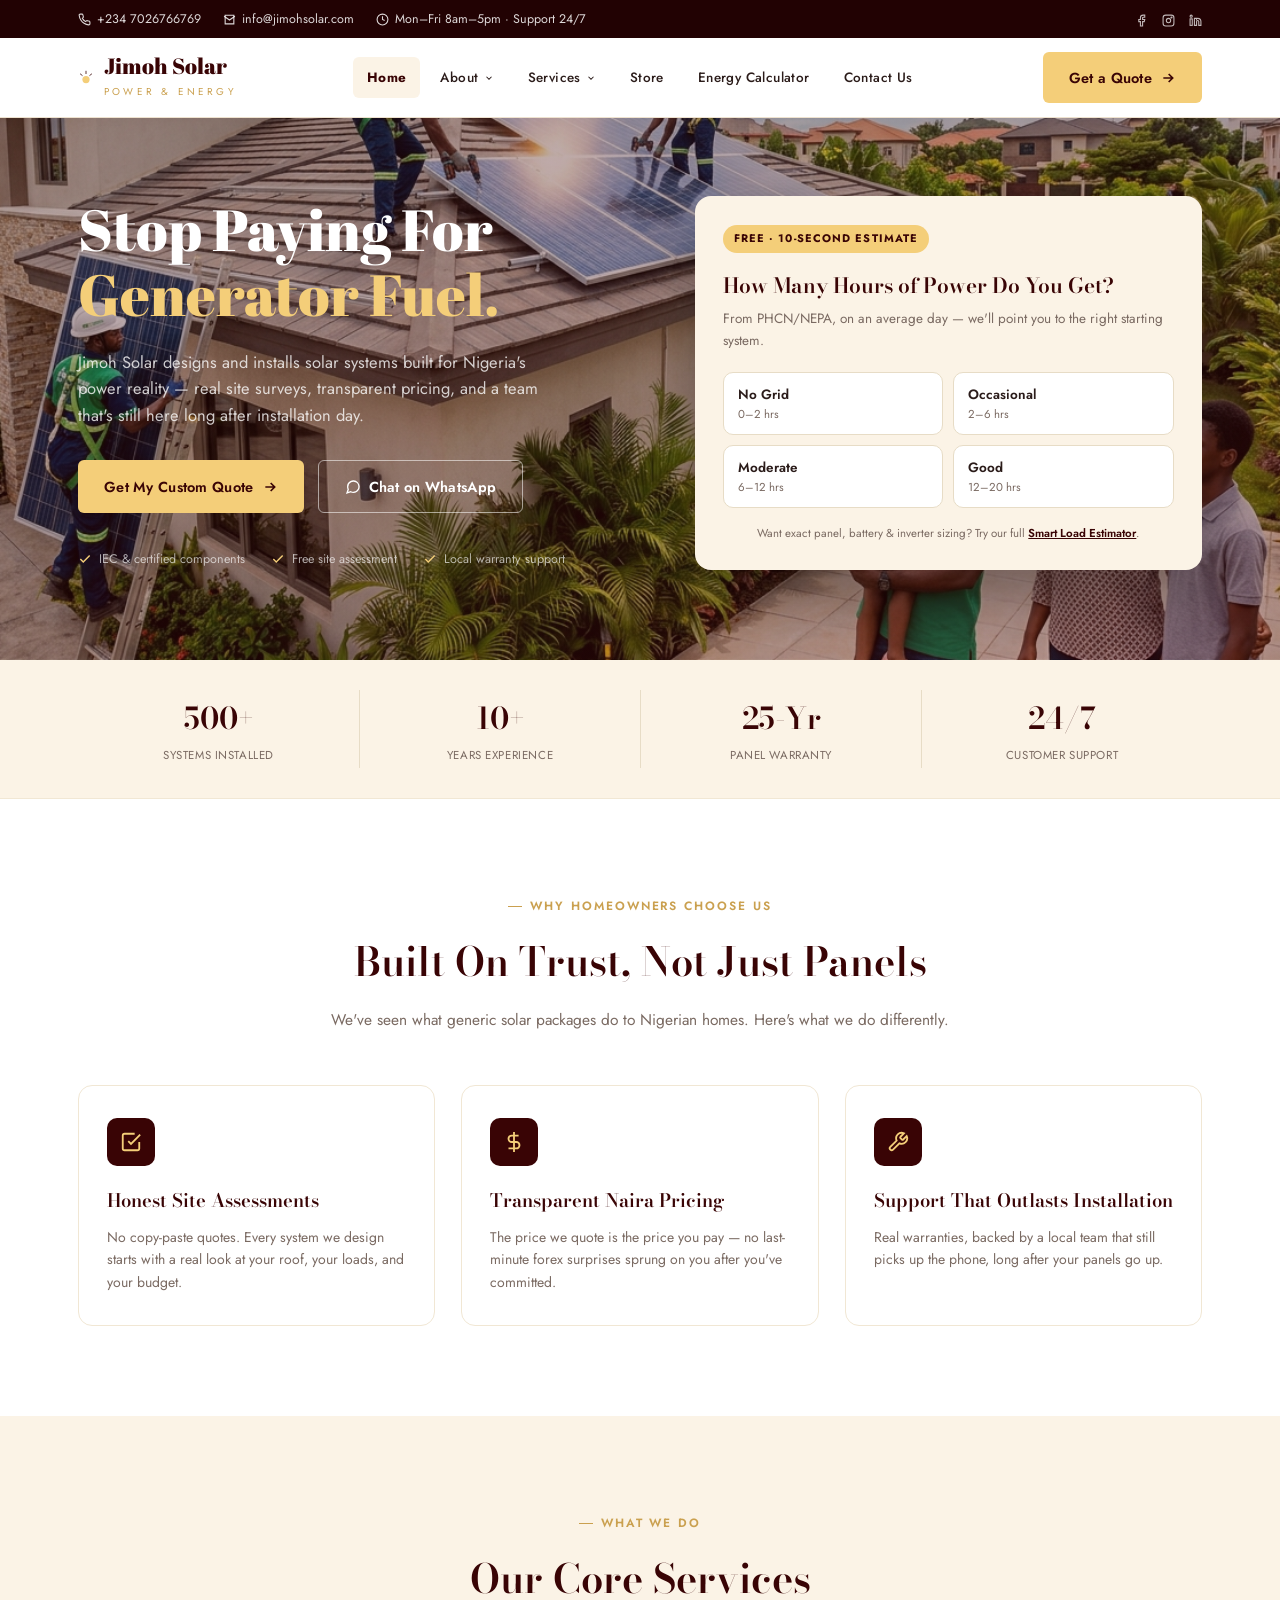
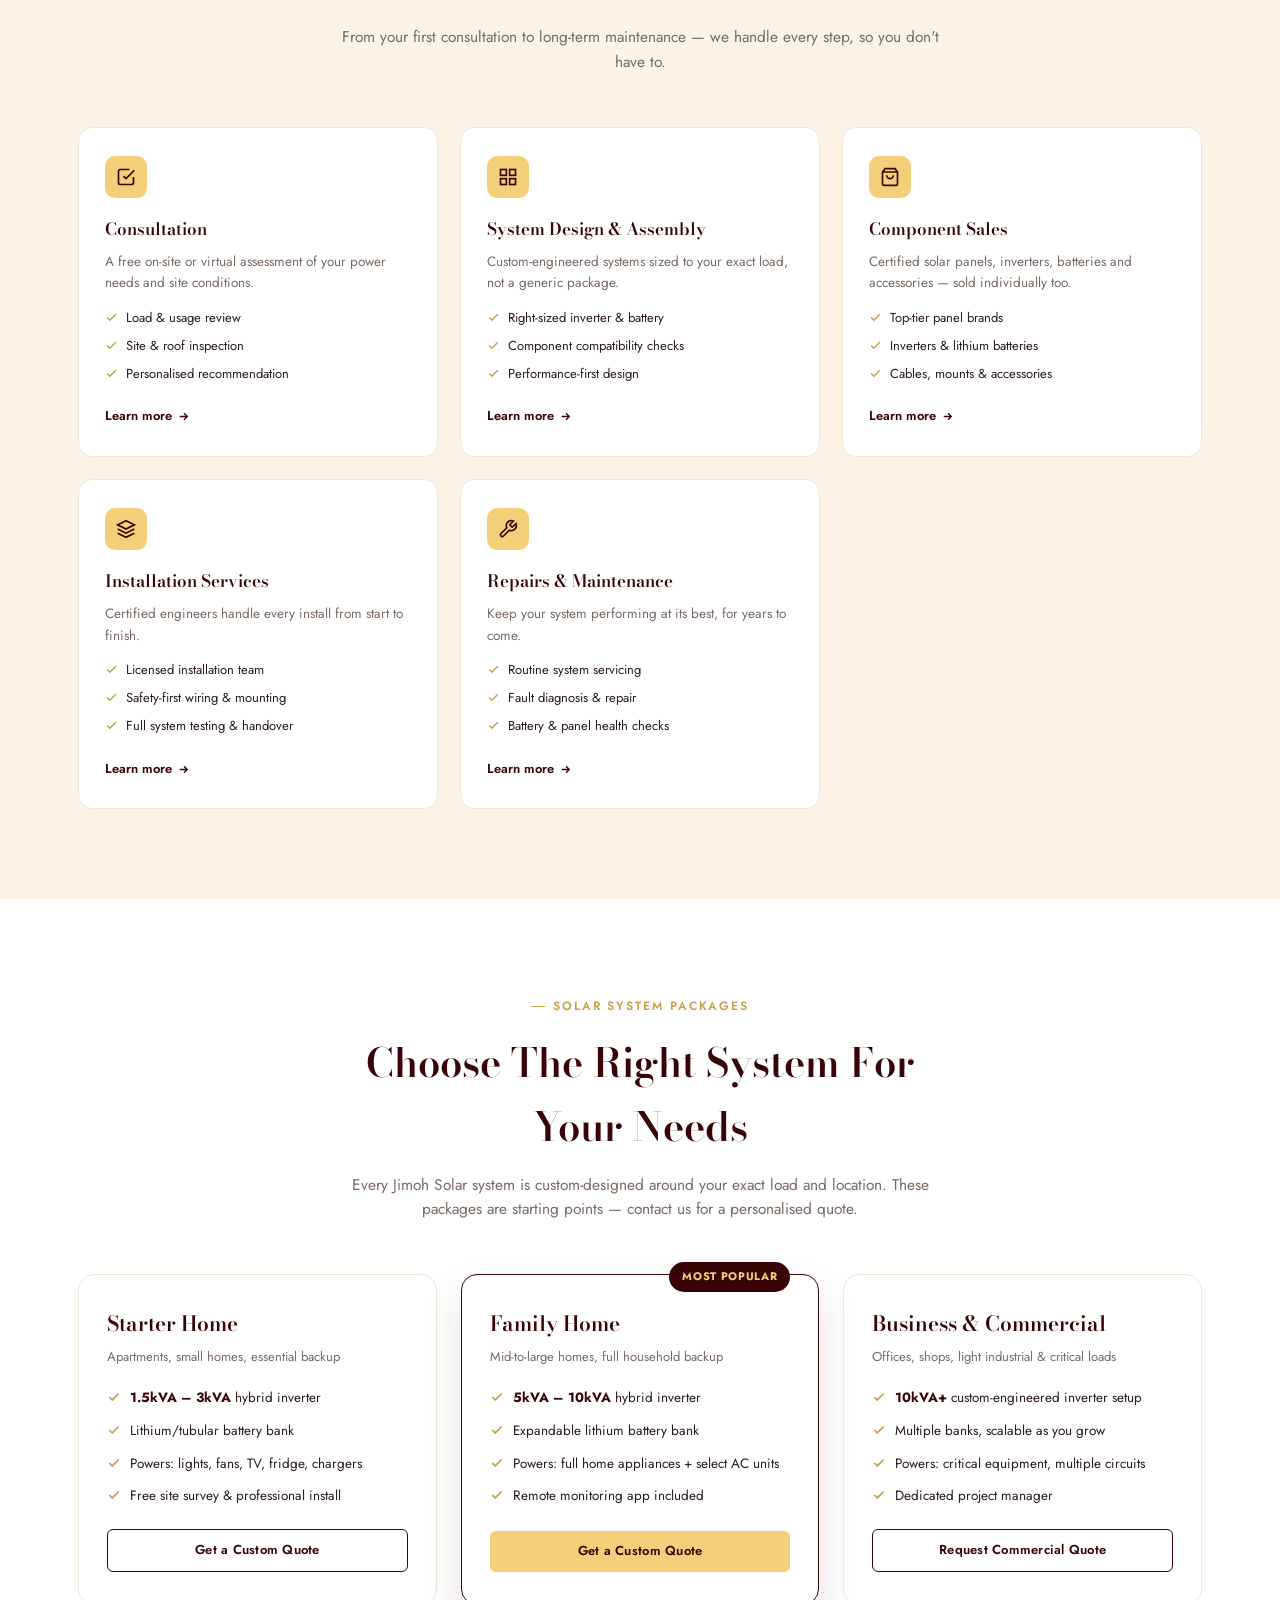
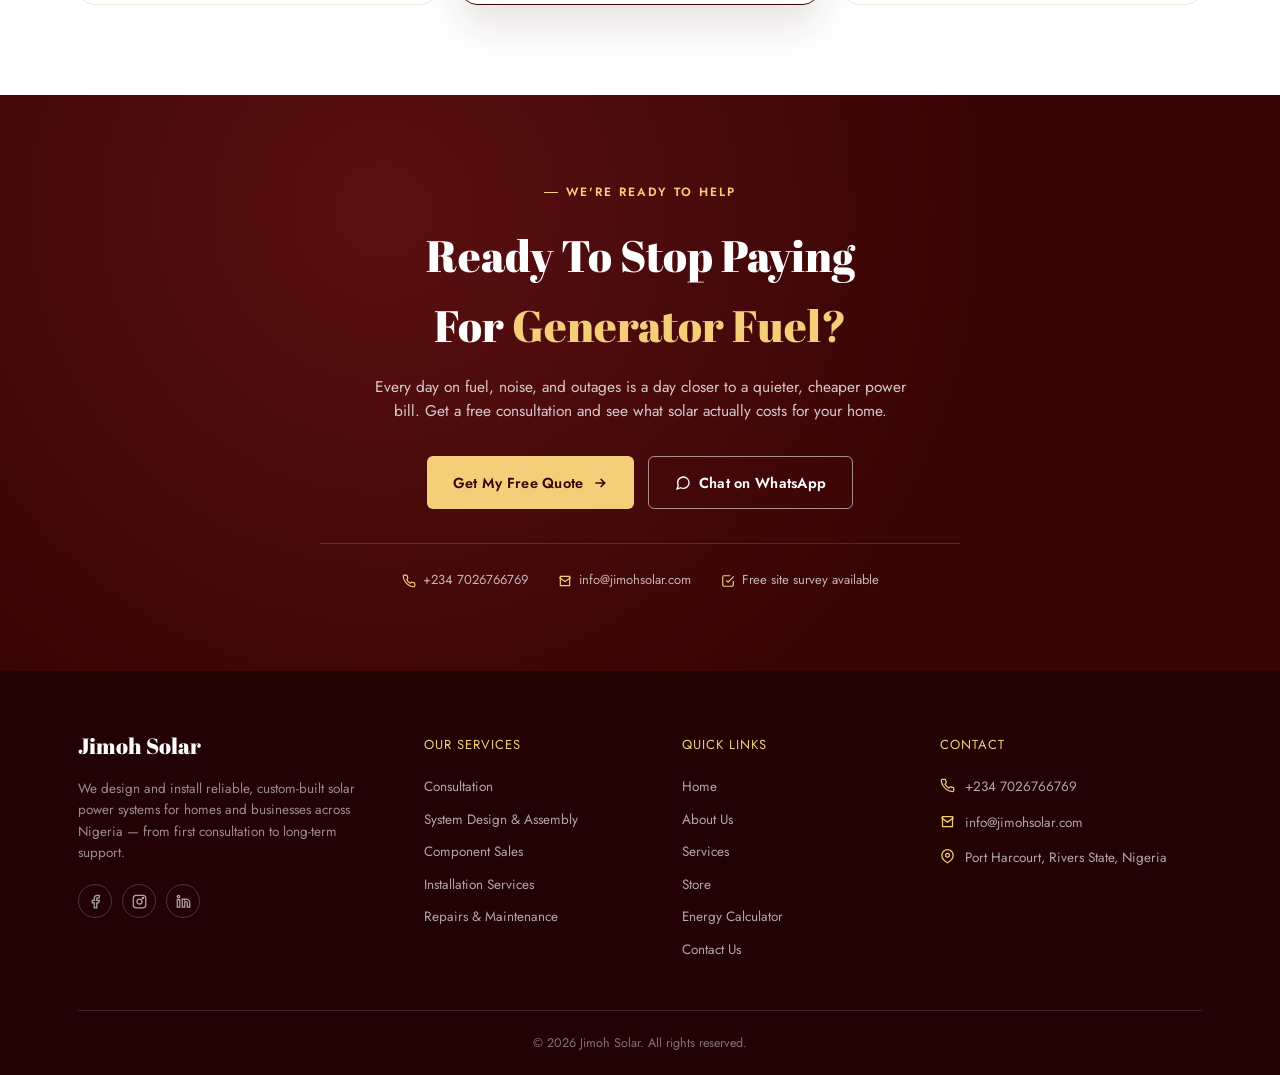
==== commit fc3c4296: "Integrate full solar system website" ====
--- a/index.html
+++ b/index.html
@@ -18,184 +18,11 @@
       href="https://fonts.googleapis.com/css2?family=Abril+Fatface&family=Bodoni+Moda:wght@400;500;600;700&family=Jost:wght@300;400;500;600;700&display=swap"
       rel="stylesheet"
     />
-    <link rel="stylesheet" href="index.css" />
+    <link rel="stylesheet" href="assets/css/base.css" />
+    <link rel="stylesheet" href="assets/css/home.css" />
   </head>
   <body>
-    <div class="topbar">
-      <div class="wrap">
-        <div class="topbar-left">
-          <a href="tel:+2348000000000"
-            ><svg
-              viewBox="0 0 24 24"
-              fill="none"
-              stroke="currentColor"
-              stroke-width="2"
-            >
-              <path
-                d="M22 16.92v3a2 2 0 0 1-2.18 2 19.79 19.79 0 0 1-8.63-3.07 19.5 19.5 0 0 1-6-6 19.79 19.79 0 0 1-3.07-8.67A2 2 0 0 1 4.11 2h3a2 2 0 0 1 2 1.72c.127.96.361 1.903.7 2.81a2 2 0 0 1-.45 2.11L8.09 9.91a16 16 0 0 0 6 6l1.27-1.27a2 2 0 0 1 2.11-.45c.907.339 1.85.573 2.81.7A2 2 0 0 1 22 16.92z"
-              />
-            </svg>
-            +234 800 000 0000</a
-          >
-          <span
-            ><svg
-              viewBox="0 0 24 24"
-              fill="none"
-              stroke="currentColor"
-              stroke-width="2"
-            >
-              <path d="M4 4h16v16H4z" />
-              <path d="M22 6l-10 7L2 6" />
-            </svg>
-            info@jimohsolar.com</span
-          >
-          <span
-            ><svg
-              viewBox="0 0 24 24"
-              fill="none"
-              stroke="currentColor"
-              stroke-width="2"
-            >
-              <circle cx="12" cy="12" r="10" />
-              <path d="M12 6v6l4 2" />
-            </svg>
-            Mon–Fri 8am–5pm · Support 24/7</span
-          >
-        </div>
-        <div class="topbar-right">
-          <a href="#" aria-label="Facebook"
-            ><svg
-              viewBox="0 0 24 24"
-              fill="none"
-              stroke="currentColor"
-              stroke-width="2"
-              width="13"
-              height="13"
-            >
-              <path
-                d="M18 2h-3a5 5 0 0 0-5 5v3H7v4h3v8h4v-8h3l1-4h-4V7a1 1 0 0 1 1-1h3z"
-              /></svg
-          ></a>
-          <a href="#" aria-label="Instagram"
-            ><svg
-              viewBox="0 0 24 24"
-              fill="none"
-              stroke="currentColor"
-              stroke-width="2"
-              width="13"
-              height="13"
-            >
-              <rect x="2" y="2" width="20" height="20" rx="5" />
-              <circle cx="12" cy="12" r="4" />
-              <circle cx="17.5" cy="6.5" r="1" /></svg
-          ></a>
-          <a href="#" aria-label="LinkedIn"
-            ><svg
-              viewBox="0 0 24 24"
-              fill="none"
-              stroke="currentColor"
-              stroke-width="2"
-              width="13"
-              height="13"
-            >
-              <path
-                d="M16 8a6 6 0 0 1 6 6v7h-4v-7a2 2 0 0 0-4 0v7h-4V8h4v1.5A5 5 0 0 1 16 8z"
-              />
-              <rect x="2" y="9" width="4" height="12" />
-              <circle cx="4" cy="4" r="2" /></svg
-          ></a>
-        </div>
-      </div>
-    </div>
-
-    <header class="nav">
-      <div class="wrap">
-        <a href="#home" class="logo">
-          <svg width="36" height="36" viewBox="0 0 40 40" fill="none">
-            <circle cx="20" cy="24" r="9" fill="var(--gold)" />
-            <g stroke="var(--espresso)" stroke-width="2" stroke-linecap="round">
-              <line x1="20" y1="3" x2="20" y2="9" />
-              <line x1="6" y1="10" x2="10.5" y2="13.5" />
-              <line x1="34" y1="10" x2="29.5" y2="13.5" />
-            </g>
-          </svg>
-          <span>
-            <span class="logo-text">Jimoh Solar</span>
-            <span class="logo-sub">POWER &amp; ENERGY</span>
-          </span>
-        </a>
-
-        <ul class="nav-links" id="navLinks">
-          <li><a href="#home">Home</a></li>
-          <li>
-            <a href="#"
-              >About
-              <svg
-                class="chev"
-                viewBox="0 0 24 24"
-                fill="none"
-                stroke="currentColor"
-                stroke-width="2.5"
-              >
-                <path d="M6 9l6 6 6-6" /></svg
-            ></a>
-            <div class="dropdown">
-              <a href="#" class="dd-primary">Our History</a>
-              <a href="#">Board of Directors</a>
-              <a href="#">Management Team</a>
-              <a href="#">Jimoh Solar Datasheet</a>
-              <a href="#">Jimoh Solar Brochure</a>
-            </div>
-          </li>
-          <li>
-            <a href="#services"
-              >Services
-              <svg
-                class="chev"
-                viewBox="0 0 24 24"
-                fill="none"
-                stroke="currentColor"
-                stroke-width="2.5"
-              >
-                <path d="M6 9l6 6 6-6" /></svg
-            ></a>
-            <div class="dropdown">
-              <a href="#" class="dd-primary">Consultation</a>
-              <a href="#">System Design &amp; Assembly</a>
-              <a href="#">Component Sales</a>
-              <a href="#">Installation Services</a>
-              <a href="#">Repairs &amp; Services</a>
-              <a href="#">Promotions</a>
-            </div>
-          </li>
-          <li><a href="#">Store</a></li>
-          <li><a href="estimator.html">Energy Calculator</a></li>
-          <li><a href="#contact">Contact Us</a></li>
-        </ul>
-
-        <div class="nav-cta">
-          <a href="#contact" class="btn btn-gold"
-            ><span>Get a Quote</span>
-            <svg
-              viewBox="0 0 24 24"
-              fill="none"
-              stroke="currentColor"
-              stroke-width="2.5"
-            >
-              <path d="M5 12h14M13 6l6 6-6 6" />
-            </svg>
-          </a>
-          <button
-            class="burger"
-            id="burgerBtn"
-            aria-label="Toggle menu"
-            aria-expanded="false"
-          >
-            <span></span><span></span><span></span>
-          </button>
-        </div>
-      </div>
-    </header>
+    <div id="site-header"></div>
 
     <section class="hero" id="home">
       <div class="wrap">
@@ -207,9 +34,11 @@
             that's still here long after installation day.
           </p>
           <div class="hero-actions">
-            <a href="#contact" class="btn btn-gold"
+            <a href="contact.html" class="btn btn-gold"
               >Get My Custom Quote
               <svg
+                width="16"
+                height="16"
                 viewBox="0 0 24 24"
                 fill="none"
                 stroke="currentColor"
@@ -218,8 +47,14 @@
                 <path d="M5 12h14M13 6l6 6-6 6" />
               </svg>
             </a>
-            <a href="#" class="btn btn-outline-light">
-              <svg
+            <a
+              href="https://wa.me/2348000000000?text=Hi%20Jimoh%20Solar%2C%20I%27d%20like%20to%20know%20more%20about%20your%20solar%20systems."
+              target="_blank"
+              class="btn btn-outline-light"
+            >
+              <svg
+                width="16"
+                height="16"
                 viewBox="0 0 24 24"
                 fill="none"
                 stroke="currentColor"
@@ -235,6 +70,8 @@
           <div class="hero-trust">
             <div>
               <svg
+                width="14"
+                height="14"
                 viewBox="0 0 24 24"
                 fill="none"
                 stroke="currentColor"
@@ -246,6 +83,8 @@
             </div>
             <div>
               <svg
+                width="14"
+                height="14"
                 viewBox="0 0 24 24"
                 fill="none"
                 stroke="currentColor"
@@ -257,6 +96,8 @@
             </div>
             <div>
               <svg
+                width="14"
+                height="14"
                 viewBox="0 0 24 24"
                 fill="none"
                 stroke="currentColor"
@@ -294,13 +135,21 @@
             <p class="r-label">Based on your supply, you likely need:</p>
             <p class="r-tier" id="resultTier">—</p>
             <p class="r-desc" id="resultDesc">—</p>
-            <a href="#contact" class="btn btn-gold btn-small"
+            <a href="estimator.html" class="btn btn-gold btn-small"
               >Get My Full Breakdown</a
             >
           </div>
           <p class="estimator-note">
-            Want exact panel, battery &amp; inverter sizing? Our full Smart Load
-            Estimator can help you with that.
+            Want exact panel, battery &amp; inverter sizing? Try our full
+            <a
+              href="estimator.html"
+              style="
+                color: var(--espresso);
+                font-weight: 600;
+                text-decoration: underline;
+              "
+              >Smart Load Estimator</a
+            >.
           </p>
         </div>
       </div>
@@ -341,6 +190,8 @@
           <div class="why-card reveal">
             <div class="icon">
               <svg
+                width="22"
+                height="22"
                 viewBox="0 0 24 24"
                 fill="none"
                 stroke="currentColor"
@@ -361,6 +212,8 @@
           <div class="why-card reveal">
             <div class="icon">
               <svg
+                width="22"
+                height="22"
                 viewBox="0 0 24 24"
                 fill="none"
                 stroke="currentColor"
@@ -380,6 +233,8 @@
           <div class="why-card reveal">
             <div class="icon">
               <svg
+                width="22"
+                height="22"
                 viewBox="0 0 24 24"
                 fill="none"
                 stroke="currentColor"
@@ -414,6 +269,8 @@
           <div class="service-card reveal">
             <div class="icon">
               <svg
+                width="20"
+                height="20"
                 viewBox="0 0 24 24"
                 fill="none"
                 stroke="currentColor"
@@ -433,6 +290,8 @@
             <ul>
               <li>
                 <svg
+                  width="13"
+                  height="13"
                   viewBox="0 0 24 24"
                   fill="none"
                   stroke="currentColor"
@@ -444,6 +303,8 @@
               </li>
               <li>
                 <svg
+                  width="13"
+                  height="13"
                   viewBox="0 0 24 24"
                   fill="none"
                   stroke="currentColor"
@@ -455,6 +316,8 @@
               </li>
               <li>
                 <svg
+                  width="13"
+                  height="13"
                   viewBox="0 0 24 24"
                   fill="none"
                   stroke="currentColor"
@@ -465,9 +328,11 @@
                 Personalised recommendation
               </li>
             </ul>
-            <a href="#" class="learn"
+            <a href="services.html#consultation" class="learn"
               >Learn more
               <svg
+                width="13"
+                height="13"
                 viewBox="0 0 24 24"
                 fill="none"
                 stroke="currentColor"
@@ -480,6 +345,8 @@
           <div class="service-card reveal">
             <div class="icon">
               <svg
+                width="20"
+                height="20"
                 viewBox="0 0 24 24"
                 fill="none"
                 stroke="currentColor"
@@ -499,6 +366,8 @@
             <ul>
               <li>
                 <svg
+                  width="13"
+                  height="13"
                   viewBox="0 0 24 24"
                   fill="none"
                   stroke="currentColor"
@@ -510,6 +379,8 @@
               </li>
               <li>
                 <svg
+                  width="13"
+                  height="13"
                   viewBox="0 0 24 24"
                   fill="none"
                   stroke="currentColor"
@@ -521,6 +392,8 @@
               </li>
               <li>
                 <svg
+                  width="13"
+                  height="13"
                   viewBox="0 0 24 24"
                   fill="none"
                   stroke="currentColor"
@@ -531,9 +404,11 @@
                 Performance-first design
               </li>
             </ul>
-            <a href="#" class="learn"
+            <a href="services.html#design-assembly" class="learn"
               >Learn more
               <svg
+                width="13"
+                height="13"
                 viewBox="0 0 24 24"
                 fill="none"
                 stroke="currentColor"
@@ -546,6 +421,8 @@
           <div class="service-card reveal">
             <div class="icon">
               <svg
+                width="20"
+                height="20"
                 viewBox="0 0 24 24"
                 fill="none"
                 stroke="currentColor"
@@ -563,6 +440,8 @@
             <ul>
               <li>
                 <svg
+                  width="13"
+                  height="13"
                   viewBox="0 0 24 24"
                   fill="none"
                   stroke="currentColor"
@@ -574,6 +453,8 @@
               </li>
               <li>
                 <svg
+                  width="13"
+                  height="13"
                   viewBox="0 0 24 24"
                   fill="none"
                   stroke="currentColor"
@@ -585,6 +466,8 @@
               </li>
               <li>
                 <svg
+                  width="13"
+                  height="13"
                   viewBox="0 0 24 24"
                   fill="none"
                   stroke="currentColor"
@@ -595,9 +478,11 @@
                 Cables, mounts &amp; accessories
               </li>
             </ul>
-            <a href="#" class="learn"
+            <a href="services.html#component-sales" class="learn"
               >Learn more
               <svg
+                width="13"
+                height="13"
                 viewBox="0 0 24 24"
                 fill="none"
                 stroke="currentColor"
@@ -610,6 +495,8 @@
           <div class="service-card reveal">
             <div class="icon">
               <svg
+                width="20"
+                height="20"
                 viewBox="0 0 24 24"
                 fill="none"
                 stroke="currentColor"
@@ -626,6 +513,8 @@
             <ul>
               <li>
                 <svg
+                  width="13"
+                  height="13"
                   viewBox="0 0 24 24"
                   fill="none"
                   stroke="currentColor"
@@ -637,6 +526,8 @@
               </li>
               <li>
                 <svg
+                  width="13"
+                  height="13"
                   viewBox="0 0 24 24"
                   fill="none"
                   stroke="currentColor"
@@ -648,6 +539,8 @@
               </li>
               <li>
                 <svg
+                  width="13"
+                  height="13"
                   viewBox="0 0 24 24"
                   fill="none"
                   stroke="currentColor"
@@ -658,9 +551,11 @@
                 Full system testing &amp; handover
               </li>
             </ul>
-            <a href="#" class="learn"
+            <a href="services.html#installation" class="learn"
               >Learn more
               <svg
+                width="13"
+                height="13"
                 viewBox="0 0 24 24"
                 fill="none"
                 stroke="currentColor"
@@ -673,6 +568,8 @@
           <div class="service-card reveal">
             <div class="icon">
               <svg
+                width="20"
+                height="20"
                 viewBox="0 0 24 24"
                 fill="none"
                 stroke="currentColor"
@@ -688,6 +585,8 @@
             <ul>
               <li>
                 <svg
+                  width="13"
+                  height="13"
                   viewBox="0 0 24 24"
                   fill="none"
                   stroke="currentColor"
@@ -699,6 +598,8 @@
               </li>
               <li>
                 <svg
+                  width="13"
+                  height="13"
                   viewBox="0 0 24 24"
                   fill="none"
                   stroke="currentColor"
@@ -710,6 +611,8 @@
               </li>
               <li>
                 <svg
+                  width="13"
+                  height="13"
                   viewBox="0 0 24 24"
                   fill="none"
                   stroke="currentColor"
@@ -720,9 +623,11 @@
                 Battery &amp; panel health checks
               </li>
             </ul>
-            <a href="#" class="learn"
+            <a href="services.html#repairs" class="learn"
               >Learn more
               <svg
+                width="13"
+                height="13"
                 viewBox="0 0 24 24"
                 fill="none"
                 stroke="currentColor"
@@ -753,6 +658,8 @@
             <ul class="pkg-specs">
               <li>
                 <svg
+                  width="14"
+                  height="14"
                   viewBox="0 0 24 24"
                   fill="none"
                   stroke="currentColor"
@@ -764,6 +671,8 @@
               </li>
               <li>
                 <svg
+                  width="14"
+                  height="14"
                   viewBox="0 0 24 24"
                   fill="none"
                   stroke="currentColor"
@@ -775,6 +684,8 @@
               </li>
               <li>
                 <svg
+                  width="14"
+                  height="14"
                   viewBox="0 0 24 24"
                   fill="none"
                   stroke="currentColor"
@@ -786,6 +697,8 @@
               </li>
               <li>
                 <svg
+                  width="14"
+                  height="14"
                   viewBox="0 0 24 24"
                   fill="none"
                   stroke="currentColor"
@@ -796,7 +709,7 @@
                 <span>Free site survey &amp; professional install</span>
               </li>
             </ul>
-            <a href="#contact" class="btn btn-outline-dark btn-small"
+            <a href="contact.html" class="btn btn-outline-dark btn-small"
               >Get a Custom Quote</a
             >
           </div>
@@ -808,6 +721,8 @@
             <ul class="pkg-specs">
               <li>
                 <svg
+                  width="14"
+                  height="14"
                   viewBox="0 0 24 24"
                   fill="none"
                   stroke="currentColor"
@@ -819,6 +734,8 @@
               </li>
               <li>
                 <svg
+                  width="14"
+                  height="14"
                   viewBox="0 0 24 24"
                   fill="none"
                   stroke="currentColor"
@@ -830,6 +747,8 @@
               </li>
               <li>
                 <svg
+                  width="14"
+                  height="14"
                   viewBox="0 0 24 24"
                   fill="none"
                   stroke="currentColor"
@@ -841,6 +760,8 @@
               </li>
               <li>
                 <svg
+                  width="14"
+                  height="14"
                   viewBox="0 0 24 24"
                   fill="none"
                   stroke="currentColor"
@@ -851,7 +772,7 @@
                 <span>Remote monitoring app included</span>
               </li>
             </ul>
-            <a href="#contact" class="btn btn-gold btn-small"
+            <a href="contact.html" class="btn btn-gold btn-small"
               >Get a Custom Quote</a
             >
           </div>
@@ -864,6 +785,8 @@
             <ul class="pkg-specs">
               <li>
                 <svg
+                  width="14"
+                  height="14"
                   viewBox="0 0 24 24"
                   fill="none"
                   stroke="currentColor"
@@ -875,6 +798,8 @@
               </li>
               <li>
                 <svg
+                  width="14"
+                  height="14"
                   viewBox="0 0 24 24"
                   fill="none"
                   stroke="currentColor"
@@ -886,6 +811,8 @@
               </li>
               <li>
                 <svg
+                  width="14"
+                  height="14"
                   viewBox="0 0 24 24"
                   fill="none"
                   stroke="currentColor"
@@ -897,6 +824,8 @@
               </li>
               <li>
                 <svg
+                  width="14"
+                  height="14"
                   viewBox="0 0 24 24"
                   fill="none"
                   stroke="currentColor"
@@ -907,7 +836,7 @@
                 <span>Dedicated project manager</span>
               </li>
             </ul>
-            <a href="#contact" class="btn btn-outline-dark btn-small"
+            <a href="contact.html" class="btn btn-outline-dark btn-small"
               >Request Commercial Quote</a
             >
           </div>
@@ -925,9 +854,11 @@
           actually costs for your home.
         </p>
         <div class="final-actions">
-          <a href="#" class="btn btn-gold"
+          <a href="contact.html" class="btn btn-gold"
             >Get My Free Quote
             <svg
+              width="16"
+              height="16"
               viewBox="0 0 24 24"
               fill="none"
               stroke="currentColor"
@@ -936,8 +867,14 @@
               <path d="M5 12h14M13 6l6 6-6 6" />
             </svg>
           </a>
-          <a href="#" class="btn btn-outline-light">
+          <a
+            href="https://wa.me/2348000000000?text=Hi%20Jimoh%20Solar%2C%20I%27d%20like%20to%20know%20more%20about%20your%20solar%20systems."
+            target="_blank"
+            class="btn btn-outline-light"
+          >
             <svg
+              width="16"
+              height="16"
               viewBox="0 0 24 24"
               fill="none"
               stroke="currentColor"
@@ -953,6 +890,8 @@
         <div class="final-contact">
           <span
             ><svg
+              width="14"
+              height="14"
               viewBox="0 0 24 24"
               fill="none"
               stroke="currentColor"
@@ -962,10 +901,12 @@
                 d="M22 16.92v3a2 2 0 0 1-2.18 2 19.79 19.79 0 0 1-8.63-3.07 19.5 19.5 0 0 1-6-6 19.79 19.79 0 0 1-3.07-8.67A2 2 0 0 1 4.11 2h3a2 2 0 0 1 2 1.72c.127.96.361 1.903.7 2.81a2 2 0 0 1-.45 2.11L8.09 9.91a16 16 0 0 0 6 6l1.27-1.27a2 2 0 0 1 2.11-.45c.907.339 1.85.573 2.81.7A2 2 0 0 1 22 16.92z"
               />
             </svg>
-            +234 800 000 0000</span
+            +234 7026766769</span
           >
           <span
             ><svg
+              width="14"
+              height="14"
               viewBox="0 0 24 24"
               fill="none"
               stroke="currentColor"
@@ -978,6 +919,8 @@
           >
           <span
             ><svg
+              width="14"
+              height="14"
               viewBox="0 0 24 24"
               fill="none"
               stroke="currentColor"
@@ -994,122 +937,12 @@
       </div>
     </section>
 
-    <footer>
-      <div class="wrap">
-        <div class="footer-grid">
-          <div class="footer-brand">
-            <span class="logo-text">Jimoh Solar</span>
-            <p>
-              We design and install reliable, custom-built solar power systems
-              for homes and businesses across Nigeria — from first consultation
-              to long-term support.
-            </p>
-            <div class="social-row">
-              <a href="#" aria-label="Facebook"
-                ><svg
-                  viewBox="0 0 24 24"
-                  fill="none"
-                  stroke="currentColor"
-                  stroke-width="2"
-                >
-                  <path
-                    d="M18 2h-3a5 5 0 0 0-5 5v3H7v4h3v8h4v-8h3l1-4h-4V7a1 1 0 0 1 1-1h3z"
-                  /></svg
-              ></a>
-              <a href="#" aria-label="Instagram"
-                ><svg
-                  viewBox="0 0 24 24"
-                  fill="none"
-                  stroke="currentColor"
-                  stroke-width="2"
-                >
-                  <rect x="2" y="2" width="20" height="20" rx="5" />
-                  <circle cx="12" cy="12" r="4" />
-                  <circle cx="17.5" cy="6.5" r="1" /></svg
-              ></a>
-              <a href="#" aria-label="LinkedIn"
-                ><svg
-                  viewBox="0 0 24 24"
-                  fill="none"
-                  stroke="currentColor"
-                  stroke-width="2"
-                >
-                  <path
-                    d="M16 8a6 6 0 0 1 6 6v7h-4v-7a2 2 0 0 0-4 0v7h-4V8h4v1.5A5 5 0 0 1 16 8z"
-                  />
-                  <rect x="2" y="9" width="4" height="12" />
-                  <circle cx="4" cy="4" r="2" /></svg
-              ></a>
-            </div>
-          </div>
-          <div>
-            <h4>Our Services</h4>
-            <div class="flinks">
-              <a href="#">Consultation</a>
-              <a href="#">System Design &amp; Assembly</a>
-              <a href="#">Component Sales</a>
-              <a href="#">Installation Services</a>
-              <a href="#">Repairs &amp; Maintenance</a>
-            </div>
-          </div>
-          <div>
-            <h4>Quick Links</h4>
-            <div class="flinks">
-              <a href="#home">Home</a>
-              <a href="#">About Us</a>
-              <a href="#services">Services</a>
-              <a href="#packages">Packages</a>
-              <a href="#contact">Contact Us</a>
-            </div>
-          </div>
-          <div>
-            <h4>Contact</h4>
-            <ul class="footer-contact">
-              <li>
-                <svg
-                  viewBox="0 0 24 24"
-                  fill="none"
-                  stroke="currentColor"
-                  stroke-width="2"
-                >
-                  <path
-                    d="M22 16.92v3a2 2 0 0 1-2.18 2 19.79 19.79 0 0 1-8.63-3.07 19.5 19.5 0 0 1-6-6 19.79 19.79 0 0 1-3.07-8.67A2 2 0 0 1 4.11 2h3a2 2 0 0 1 2 1.72c.127.96.361 1.903.7 2.81a2 2 0 0 1-.45 2.11L8.09 9.91a16 16 0 0 0 6 6l1.27-1.27a2 2 0 0 1 2.11-.45c.907.339 1.85.573 2.81.7A2 2 0 0 1 22 16.92z"
-                  />
-                </svg>
-                +234 800 000 0000
-              </li>
-              <li>
-                <svg
-                  viewBox="0 0 24 24"
-                  fill="none"
-                  stroke="currentColor"
-                  stroke-width="2"
-                >
-                  <path d="M4 4h16v16H4z" />
-                  <path d="M22 6l-10 7L2 6" />
-                </svg>
-                info@jimohsolar.com
-              </li>
-              <li>
-                <svg
-                  viewBox="0 0 24 24"
-                  fill="none"
-                  stroke="currentColor"
-                  stroke-width="2"
-                >
-                  <path d="M21 10c0 7-9 12-9 12s-9-5-9-12a9 9 0 0 1 18 0z" />
-                  <circle cx="12" cy="10" r="3" />
-                </svg>
-                Port Harcourt, Rivers State, Nigeria
-              </li>
-            </ul>
-          </div>
-        </div>
-        <div class="footer-bottom">
-          &copy; 2026 Jimoh Solar. All rights reserved.
-        </div>
-      </div>
-    </footer>
-    <script src="./script.js"></script>
+    <div id="site-footer"></div>
+
+    <script src="assets/js/partials.js"></script>
+    <script>
+      loadPartials('home');
+    </script>
+    <script src="assets/js/home.js"></script>
   </body>
 </html>
--- a/assets/css/base.css
+++ b/assets/css/base.css
@@ -0,0 +1,811 @@
+/* =========================================================
+   BASE.CSS — shared across every page
+   Variables, reset, buttons, topbar, nav, footer,
+   final CTA band, section headers, trust strip,
+   "why us" icon-card grid, page-hero band, scroll-reveal,
+   and small utilities. Page-specific styles (hero photo,
+   services, calculator, team cards, etc.) live in their
+   own files: home.css, estimator.css, about.css...
+   ========================================================= */
+
+:root {
+  --espresso: #390405;
+  --espresso-dark: #220203;
+  --espresso-soft: #5a1012;
+  --gold: #f4ce79;
+  --gold-deep: #caa04f;
+  --cream: #fbf3e6;
+  --white: #ffffff;
+  --ink: #2b1c1a;
+  --ink-soft: #7a6a62;
+  --font-display: 'Abril Fatface', serif;
+  --font-serif: 'Bodoni Moda', serif;
+  --font-sans: 'Jost', sans-serif;
+  --maxw: 1180px;
+  --radius: 10px;
+}
+
+* {
+  box-sizing: border-box;
+}
+html {
+  scroll-behavior: smooth;
+}
+body {
+  margin: 0;
+  font-family: var(--font-sans);
+  color: var(--ink);
+  background: var(--white);
+  line-height: 1.6;
+  -webkit-font-smoothing: antialiased;
+}
+img {
+  max-width: 100%;
+  display: block;
+}
+a {
+  color: inherit;
+  text-decoration: none;
+}
+ul {
+  list-style: none;
+  margin: 0;
+  padding: 0;
+}
+h1,
+h2,
+h3,
+h4 {
+  margin: 0;
+  font-weight: 400;
+}
+p {
+  margin: 0;
+}
+button {
+  font-family: inherit;
+  cursor: pointer;
+  border: none;
+  background: none;
+}
+.wrap {
+  max-width: var(--maxw);
+  margin: 0 auto;
+  padding: 0 28px;
+}
+a:focus-visible,
+button:focus-visible,
+input:focus-visible,
+select:focus-visible {
+  outline: 2px solid var(--gold-deep);
+  outline-offset: 3px;
+  border-radius: 4px;
+}
+
+/* ===== SVG safety net =====
+   Every icon in this project already carries explicit
+   width/height attributes in its markup. This is just a
+   fallback so any svg that's missing one never renders at
+   the browser's 300x150 default. */
+svg {
+  width: 1rem;
+  height: 1rem;
+  display: inline-block;
+  vertical-align: middle;
+  flex-shrink: 0;
+}
+
+/* ===== small utilities ===== */
+.bg-cream {
+  background: var(--cream);
+}
+
+.eyebrow {
+  display: inline-flex;
+  align-items: center;
+  gap: 8px;
+  font-family: var(--font-sans);
+  font-size: 12px;
+  font-weight: 600;
+  letter-spacing: 0.16em;
+  text-transform: uppercase;
+  color: var(--gold-deep);
+}
+.eyebrow::before {
+  content: '';
+  width: 14px;
+  height: 1px;
+  background: var(--gold-deep);
+  display: inline-block;
+}
+
+/* ===== shared centered section header (used on every page) ===== */
+.section-head {
+  text-align: center;
+  max-width: 620px;
+  margin: 0 auto 52px;
+}
+.section-head .eyebrow {
+  justify-content: center;
+  margin-bottom: 14px;
+}
+.section-head h2 {
+  font-family: var(--font-serif);
+  font-weight: 600;
+  font-size: clamp(28px, 3.6vw, 40px);
+  color: var(--espresso);
+  margin-bottom: 14px;
+}
+.section-head p {
+  color: var(--ink-soft);
+  font-size: 15.5px;
+}
+
+/* ===== shared interior-page header band (About, future pages) ===== */
+.page-hero {
+  background: var(--espresso);
+  color: var(--white);
+  padding: 64px 0;
+  text-align: center;
+}
+.page-hero .wrap {
+  max-width: 680px;
+}
+.page-hero .eyebrow {
+  justify-content: center;
+  color: var(--gold);
+}
+.page-hero .eyebrow::before {
+  background: var(--gold);
+}
+.page-hero h1 {
+  font-family: var(--font-display);
+  font-size: clamp(32px, 4.5vw, 48px);
+  margin: 16px 0 14px;
+  line-height: 1.15;
+}
+.page-hero p {
+  color: rgba(255, 255, 255, 0.78);
+  font-size: 15px;
+}
+
+/* ===== shared trust strip (homepage + about page) ===== */
+.trust-strip {
+  background: var(--cream);
+  border-bottom: 1px solid #f1e7d4;
+}
+.trust-strip .wrap {
+  display: grid;
+  grid-template-columns: repeat(4, 1fr);
+  padding: 30px 28px;
+}
+.trust-item {
+  text-align: center;
+  border-left: 1px solid #e7dcc6;
+  padding: 4px 10px;
+}
+.trust-item:first-child {
+  border-left: none;
+}
+.trust-item .num {
+  font-family: var(--font-serif);
+  font-size: clamp(22px, 3vw, 30px);
+  font-weight: 600;
+  color: var(--espresso);
+}
+.trust-item .label {
+  font-size: 11.5px;
+  letter-spacing: 0.05em;
+  text-transform: uppercase;
+  color: var(--ink-soft);
+  margin-top: 4px;
+}
+
+/* ===== shared icon-card grid ("Why Us" pattern — homepage + about) ===== */
+.why-us {
+  padding: 90px 0;
+}
+.why-grid {
+  display: grid;
+  grid-template-columns: repeat(3, 1fr);
+  gap: 26px;
+}
+.why-card {
+  padding: 32px 28px;
+  border: 1px solid #f1e7d4;
+  border-radius: 14px;
+  background: var(--white);
+  transition:
+    transform 0.2s ease,
+    box-shadow 0.2s ease;
+}
+.why-card:hover {
+  transform: translateY(-4px);
+  box-shadow: 0 18px 36px rgba(57, 4, 5, 0.08);
+}
+.why-card .icon {
+  width: 48px;
+  height: 48px;
+  border-radius: 10px;
+  background: var(--espresso);
+  display: flex;
+  align-items: center;
+  justify-content: center;
+  margin-bottom: 20px;
+}
+.why-card .icon svg {
+  width: 22px;
+  height: 22px;
+  color: var(--gold);
+}
+.why-card h3 {
+  font-family: var(--font-serif);
+  font-size: 18.5px;
+  font-weight: 600;
+  color: var(--espresso);
+  margin-bottom: 10px;
+}
+.why-card p {
+  font-size: 14px;
+  color: var(--ink-soft);
+}
+
+/* ===== shared scroll-reveal animation primitive =====
+   partials.js calls initScrollReveal() automatically on every
+   page — any element with class="reveal" fades up into view. */
+.reveal {
+  opacity: 0;
+  transform: translateY(16px);
+  transition:
+    opacity 0.6s ease,
+    transform 0.6s ease;
+}
+.reveal.in {
+  opacity: 1;
+  transform: translateY(0);
+}
+@media (prefers-reduced-motion: reduce) {
+  .reveal {
+    opacity: 1;
+    transform: none;
+    transition: none;
+  }
+}
+
+/* ===== shared form fields (estimator + contact pages) ===== */
+.field-label {
+  display: block;
+  font-size: 13px;
+  font-weight: 600;
+  color: var(--espresso);
+  margin-bottom: 7px;
+}
+.field-row {
+  display: grid;
+  grid-template-columns: 1fr 1fr;
+  gap: 16px;
+  margin-bottom: 18px;
+}
+.field-group {
+  margin-bottom: 18px;
+}
+input[type='text'],
+input[type='email'],
+input[type='tel'],
+select,
+textarea {
+  width: 100%;
+  padding: 12px 14px;
+  border: 1.5px solid #e7dcc6;
+  border-radius: 8px;
+  font-family: var(--font-sans);
+  font-size: 14px;
+  color: var(--ink);
+  background: var(--white);
+}
+input:focus,
+select:focus,
+textarea:focus {
+  outline: none;
+  border-color: var(--espresso);
+}
+textarea {
+  resize: vertical;
+  min-height: 80px;
+}
+.consent-row {
+  display: flex;
+  align-items: flex-start;
+  gap: 10px;
+  font-size: 13px;
+  color: var(--ink-soft);
+  margin-bottom: 8px;
+}
+.consent-row input {
+  width: auto;
+  margin-top: 3px;
+}
+.error-text {
+  color: #b3261e;
+  font-size: 12.5px;
+  margin-top: 8px;
+  display: none;
+}
+.error-text.show {
+  display: block;
+}
+
+/* ===== buttons (shared by every page) ===== */
+.btn {
+  display: inline-flex;
+  align-items: center;
+  justify-content: center;
+  gap: 8px;
+  padding: 14px 26px;
+  border: none;
+  border-radius: 6px;
+  font-size: 14.5px;
+  font-weight: 600;
+  letter-spacing: 0.02em;
+  transition:
+    transform 0.15s ease,
+    box-shadow 0.15s ease,
+    background 0.15s ease;
+}
+.btn svg {
+  width: 16px;
+  height: 16px;
+  flex-shrink: 0;
+}
+.btn-gold {
+  background: var(--gold);
+  color: var(--espresso);
+}
+.btn-gold:hover {
+  background: var(--gold-deep);
+  transform: translateY(-1px);
+}
+.btn-outline-light {
+  border: 1.5px solid rgba(255, 255, 255, 0.55);
+  color: var(--white);
+}
+.btn-outline-light:hover {
+  background: rgba(255, 255, 255, 0.1);
+  border-color: var(--white);
+}
+.btn-outline-dark {
+  border: 1.5px solid var(--espresso);
+  color: var(--espresso);
+  background: none;
+}
+.btn-outline-dark:hover {
+  background: var(--espresso);
+  color: var(--white);
+}
+.btn-ghost {
+  color: var(--ink-soft);
+  font-weight: 500;
+  background: none;
+  border: none;
+  padding: 14px 10px;
+}
+.btn-ghost:hover {
+  color: var(--espresso);
+}
+.btn-small {
+  padding: 10px 18px;
+  font-size: 13px;
+  width: 100%;
+}
+.btn[disabled] {
+  opacity: 0.4;
+  cursor: not-allowed;
+  pointer-events: none;
+}
+
+/* ===== topbar ===== */
+.topbar {
+  background: var(--espresso-dark);
+  color: rgba(255, 255, 255, 0.85);
+  font-size: 12.5px;
+}
+.topbar .wrap {
+  display: flex;
+  justify-content: space-between;
+  align-items: center;
+  padding: 9px 28px;
+  flex-wrap: wrap;
+  gap: 6px;
+}
+.topbar-left {
+  display: flex;
+  gap: 22px;
+  flex-wrap: wrap;
+}
+.topbar-left span,
+.topbar-left a {
+  display: inline-flex;
+  align-items: center;
+  gap: 6px;
+}
+.topbar-left svg,
+.topbar-right svg {
+  width: 13px;
+  height: 13px;
+}
+.topbar-right {
+  display: flex;
+  gap: 14px;
+  align-items: center;
+}
+.topbar-right a {
+  opacity: 0.85;
+}
+.topbar-right a:hover {
+  opacity: 1;
+  color: var(--gold);
+}
+
+/* ===== nav ===== */
+header.nav {
+  position: sticky;
+  top: 0;
+  z-index: 50;
+  background: var(--white);
+  border-bottom: 1px solid #eee2cf;
+}
+.nav .wrap {
+  display: flex;
+  align-items: center;
+  justify-content: space-between;
+  padding: 14px 28px;
+}
+.logo {
+  display: flex;
+  align-items: center;
+  gap: 10px;
+}
+.logo-text {
+  font-family: var(--font-display);
+  font-size: 22px;
+  color: var(--espresso);
+  line-height: 1;
+}
+.logo-sub {
+  display: block;
+  font-family: var(--font-sans);
+  font-size: 10px;
+  letter-spacing: 0.32em;
+  color: var(--gold-deep);
+  margin-top: 2px;
+}
+.nav-links {
+  display: flex;
+  align-items: center;
+  gap: 6px;
+}
+.nav-links > li {
+  position: relative;
+}
+.nav-links > li > a {
+  display: flex;
+  align-items: center;
+  gap: 5px;
+  padding: 10px 14px;
+  font-size: 13.5px;
+  font-weight: 500;
+  letter-spacing: 0.03em;
+  color: var(--ink);
+  border-radius: 6px;
+}
+.nav-links > li > a:hover,
+.nav-links > li.open > a {
+  color: var(--espresso);
+  background: var(--cream);
+}
+.nav-links > li > a.current {
+  color: var(--espresso);
+  font-weight: 700;
+  background: var(--cream);
+}
+.nav-links .chev {
+  width: 10px;
+  height: 10px;
+  transition: transform 0.15s ease;
+}
+.nav-links > li.open .chev {
+  transform: rotate(180deg);
+}
+.dropdown {
+  position: absolute;
+  top: calc(100% + 8px);
+  left: 0;
+  min-width: 230px;
+  background: var(--white);
+  border: 1px solid #eee2cf;
+  border-radius: 8px;
+  box-shadow: 0 14px 30px rgba(57, 4, 5, 0.12);
+  padding: 10px;
+  opacity: 0;
+  visibility: hidden;
+  transform: translateY(6px);
+  transition:
+    opacity 0.15s ease,
+    transform 0.15s ease,
+    visibility 0.15s;
+}
+.nav-links > li:hover .dropdown,
+.nav-links > li.open .dropdown {
+  opacity: 1;
+  visibility: visible;
+  transform: translateY(0);
+}
+.dropdown a {
+  display: block;
+  padding: 9px 12px;
+  font-size: 13.5px;
+  color: var(--ink);
+  border-radius: 6px;
+}
+.dropdown a:hover {
+  background: var(--cream);
+  color: var(--espresso);
+}
+.dropdown .dd-primary {
+  font-weight: 600;
+  color: var(--espresso);
+  border-bottom: 1px solid #f1e7d4;
+  margin-bottom: 4px;
+  padding-bottom: 11px;
+}
+.nav-cta {
+  display: flex;
+  align-items: center;
+  gap: 14px;
+}
+.burger {
+  display: none;
+  width: 26px;
+  height: 20px;
+  position: relative;
+  flex-direction: column;
+  justify-content: space-between;
+  background: none;
+  border: none;
+  padding: 0;
+}
+.burger span {
+  display: block;
+  height: 2px;
+  width: 100%;
+  background: var(--espresso);
+  border-radius: 2px;
+}
+
+/* ===== shared final CTA band (used on homepage + every interior page) ===== */
+.final-cta {
+  background: radial-gradient(
+    circle at 30% 20%,
+    var(--espresso-soft),
+    var(--espresso) 60%
+  );
+  color: var(--white);
+  padding: 80px 0;
+  text-align: center;
+}
+.final-cta .eyebrow {
+  justify-content: center;
+  color: var(--gold);
+}
+.final-cta .eyebrow::before {
+  background: var(--gold);
+}
+.final-cta h2 {
+  font-family: var(--font-display);
+  font-size: clamp(28px, 4vw, 44px);
+  margin: 18px 0 14px;
+}
+.final-cta h2 em {
+  color: var(--gold);
+  font-style: normal;
+}
+.final-cta p {
+  max-width: 560px;
+  margin: 0 auto 32px;
+  color: rgba(255, 255, 255, 0.78);
+  font-size: 15.5px;
+}
+.final-actions {
+  display: flex;
+  justify-content: center;
+  gap: 14px;
+  flex-wrap: wrap;
+  margin-bottom: 34px;
+}
+.final-contact {
+  display: flex;
+  justify-content: center;
+  gap: 30px;
+  flex-wrap: wrap;
+  font-size: 13px;
+  color: rgba(255, 255, 255, 0.7);
+  border-top: 1px solid rgba(255, 255, 255, 0.15);
+  padding-top: 26px;
+  max-width: 640px;
+  margin: 0 auto;
+}
+.final-contact span {
+  display: inline-flex;
+  align-items: center;
+  gap: 7px;
+}
+.final-contact svg {
+  width: 14px;
+  height: 14px;
+  color: var(--gold);
+}
+
+/* ===== footer ===== */
+footer {
+  background: var(--espresso-dark);
+  color: rgba(255, 255, 255, 0.65);
+  padding: 64px 0 0;
+}
+.footer-grid {
+  display: grid;
+  grid-template-columns: 1.4fr 1fr 1fr 1.2fr;
+  gap: 40px;
+  padding-bottom: 50px;
+}
+.footer-brand .logo-text {
+  color: var(--white);
+}
+.footer-brand p {
+  font-size: 13.5px;
+  margin: 16px 0 20px;
+  color: rgba(255, 255, 255, 0.55);
+  max-width: 280px;
+}
+.social-row {
+  display: flex;
+  gap: 10px;
+}
+.social-row a {
+  width: 34px;
+  height: 34px;
+  border-radius: 50%;
+  border: 1px solid rgba(255, 255, 255, 0.2);
+  display: flex;
+  align-items: center;
+  justify-content: center;
+}
+.social-row a svg {
+  width: 15px;
+  height: 15px;
+}
+.social-row a:hover {
+  background: var(--gold);
+  border-color: var(--gold);
+  color: var(--espresso);
+}
+footer h4 {
+  font-family: var(--font-sans);
+  font-size: 13px;
+  letter-spacing: 0.08em;
+  text-transform: uppercase;
+  color: var(--gold);
+  margin-bottom: 20px;
+}
+footer .flinks {
+  display: flex;
+  flex-direction: column;
+  gap: 11px;
+  font-size: 13.5px;
+}
+footer .flinks a:hover {
+  color: var(--gold);
+}
+.footer-contact li {
+  display: flex;
+  gap: 10px;
+  font-size: 13.5px;
+  margin-bottom: 14px;
+  align-items: flex-start;
+}
+.footer-contact svg {
+  width: 15px;
+  height: 15px;
+  color: var(--gold);
+  margin-top: 2px;
+  flex-shrink: 0;
+}
+.footer-bottom {
+  border-top: 1px solid rgba(255, 255, 255, 0.12);
+  padding: 22px 0;
+  text-align: center;
+  font-size: 12.5px;
+  color: rgba(255, 255, 255, 0.45);
+}
+
+/* ===== shared responsive ===== */
+@media (max-width: 980px) {
+  .nav-links {
+    display: none;
+  }
+  .burger {
+    display: flex;
+  }
+  .nav-links.mobile-open {
+    display: flex;
+    flex-direction: column;
+    position: absolute;
+    top: 100%;
+    left: 0;
+    right: 0;
+    background: var(--white);
+    border-bottom: 1px solid #eee2cf;
+    padding: 10px 20px 18px;
+    box-shadow: 0 14px 24px rgba(0, 0, 0, 0.08);
+  }
+  .nav-links.mobile-open > li {
+    width: 100%;
+  }
+  .nav-links.mobile-open > li > a {
+    justify-content: space-between;
+  }
+  .nav-links.mobile-open .dropdown {
+    position: static;
+    opacity: 1;
+    visibility: visible;
+    transform: none;
+    display: none;
+    box-shadow: none;
+    border: none;
+    padding: 0 0 0 14px;
+    margin-top: 4px;
+  }
+  .nav-links.mobile-open > li.open .dropdown {
+    display: block;
+  }
+  .nav-cta .btn span {
+    display: none;
+  }
+  .footer-grid {
+    grid-template-columns: 1fr 1fr;
+  }
+  .why-grid {
+    grid-template-columns: 1fr 1fr;
+  }
+}
+@media (max-width: 640px) {
+  .topbar-left span:nth-child(3) {
+    display: none;
+  }
+  .footer-grid {
+    grid-template-columns: 1fr;
+    gap: 36px;
+  }
+  .final-contact {
+    flex-direction: column;
+    gap: 12px;
+  }
+  .why-grid {
+    grid-template-columns: 1fr;
+  }
+  .trust-strip .wrap {
+    grid-template-columns: 1fr 1fr;
+    gap: 20px 0;
+  }
+  .trust-item {
+    border-left: none;
+    border-top: 1px solid #e7dcc6;
+    padding-top: 14px;
+  }
+  .trust-item:nth-child(1),
+  .trust-item:nth-child(2) {
+    border-top: none;
+  }
+  .field-row {
+    grid-template-columns: 1fr;
+  }
+}
--- a/assets/css/home.css
+++ b/assets/css/home.css
@@ -0,0 +1,365 @@
+/* =========================================================
+   HOME.CSS — styles unique to index.html
+   (hero photo + mini-estimator, services, packages)
+
+   Note: .section-head, .trust-strip, .why-us/.why-grid/.why-card,
+   .reveal, and .final-cta all live in base.css now since they're
+   reused on interior pages (about.html, etc).
+   ========================================================= */
+
+/* hero — background image with a dark espresso overlay for legibility.
+   Drop your own photo at the project root named solar.png (recommended:
+   a wide shot, 1600px+ wide, showing panels/install work — landscape,
+   not too busy in the center since text sits on top of it). */
+.hero {
+  background-image:
+    linear-gradient(
+      160deg,
+      rgba(57, 4, 5, 0.33) 0%,
+      rgba(90, 16, 18, 0.38) 100%
+    ),
+    url('/solar.png');
+  background-size: cover;
+  background-position: center;
+  background-repeat: no-repeat;
+  color: var(--white);
+  padding: 78px 0 90px;
+  overflow: hidden;
+  position: relative;
+}
+.hero .wrap {
+  display: grid;
+  grid-template-columns: 1.05fr 0.95fr;
+  gap: 56px;
+  align-items: center;
+}
+.hero-eyebrow {
+  display: inline-flex;
+  align-items: center;
+  gap: 8px;
+  font-size: 12px;
+  font-weight: 600;
+  letter-spacing: 0.16em;
+  text-transform: uppercase;
+  color: var(--gold);
+  background: rgba(244, 206, 121, 0.12);
+  border: 1px solid rgba(244, 206, 121, 0.3);
+  padding: 7px 14px;
+  border-radius: 30px;
+  margin-bottom: 24px;
+}
+.hero h1 {
+  font-family: var(--font-display);
+  font-size: clamp(36px, 5.2vw, 58px);
+  line-height: 1.12;
+  margin-bottom: 22px;
+}
+.hero h1 em {
+  color: var(--gold);
+  font-style: normal;
+}
+.hero p.lead {
+  font-size: 16.5px;
+  color: rgba(255, 255, 255, 0.78);
+  max-width: 480px;
+  margin-bottom: 32px;
+}
+.hero-actions {
+  display: flex;
+  gap: 14px;
+  flex-wrap: wrap;
+  margin-bottom: 36px;
+}
+.hero-trust {
+  display: flex;
+  gap: 26px;
+  flex-wrap: wrap;
+}
+.hero-trust div {
+  font-size: 12.5px;
+  color: rgba(255, 255, 255, 0.65);
+  display: flex;
+  align-items: center;
+  gap: 7px;
+}
+.hero-trust svg {
+  width: 14px;
+  height: 14px;
+  color: var(--gold);
+}
+
+/* hero mini-estimator card */
+.estimator-card {
+  background: var(--cream);
+  color: var(--ink);
+  border-radius: 16px;
+  padding: 28px;
+  box-shadow: 0 30px 60px rgba(0, 0, 0, 0.35);
+}
+.estimator-card .e-tag {
+  display: inline-flex;
+  align-items: center;
+  gap: 6px;
+  font-size: 11px;
+  font-weight: 700;
+  letter-spacing: 0.1em;
+  text-transform: uppercase;
+  color: var(--espresso);
+  background: var(--gold);
+  padding: 5px 11px;
+  border-radius: 20px;
+  margin-bottom: 16px;
+}
+.estimator-card h3 {
+  font-family: var(--font-serif);
+  font-size: 21px;
+  font-weight: 600;
+  color: var(--espresso);
+  margin-bottom: 6px;
+}
+.estimator-card .e-sub {
+  font-size: 13.5px;
+  color: var(--ink-soft);
+  margin-bottom: 20px;
+}
+.est-options {
+  display: grid;
+  grid-template-columns: 1fr 1fr;
+  gap: 10px;
+  margin-bottom: 6px;
+}
+.est-option {
+  text-align: left;
+  background: var(--white);
+  border: 1.5px solid #e7dcc6;
+  border-radius: 10px;
+  padding: 12px 14px;
+  font-family: var(--font-sans);
+  transition:
+    border-color 0.15s ease,
+    background 0.15s ease;
+}
+.est-option strong {
+  display: block;
+  font-size: 13.5px;
+  color: var(--ink);
+  font-weight: 600;
+}
+.est-option span {
+  display: block;
+  font-size: 11.5px;
+  color: var(--ink-soft);
+  margin-top: 2px;
+}
+.est-option:hover {
+  border-color: var(--gold-deep);
+}
+.est-option.active {
+  border-color: var(--espresso);
+  background: #fff8ea;
+}
+.est-option.active strong {
+  color: var(--espresso);
+}
+.estimator-result {
+  margin-top: 18px;
+  padding-top: 18px;
+  border-top: 1px dashed #e7dcc6;
+}
+.estimator-result .r-label {
+  font-size: 11.5px;
+  letter-spacing: 0.06em;
+  text-transform: uppercase;
+  color: var(--ink-soft);
+  margin-bottom: 6px;
+}
+.estimator-result .r-tier {
+  font-family: var(--font-serif);
+  font-size: 19px;
+  font-weight: 600;
+  color: var(--espresso);
+  margin-bottom: 6px;
+}
+.estimator-result .r-desc {
+  font-size: 13px;
+  color: var(--ink-soft);
+  margin-bottom: 14px;
+}
+.estimator-note {
+  font-size: 11.5px;
+  color: var(--ink-soft);
+  margin-top: 16px;
+  text-align: center;
+}
+
+/* services */
+.services {
+  background: var(--cream);
+  padding: 90px 0;
+}
+.services-grid {
+  display: grid;
+  grid-template-columns: repeat(3, 1fr);
+  gap: 22px;
+}
+.service-card {
+  background: var(--white);
+  border-radius: 14px;
+  padding: 28px 26px;
+  border: 1px solid #f1e7d4;
+}
+.service-card .icon {
+  width: 42px;
+  height: 42px;
+  border-radius: 10px;
+  background: var(--gold);
+  display: flex;
+  align-items: center;
+  justify-content: center;
+  margin-bottom: 18px;
+}
+.service-card .icon svg {
+  width: 20px;
+  height: 20px;
+  color: var(--espresso);
+}
+.service-card h3 {
+  font-family: var(--font-serif);
+  font-size: 17px;
+  font-weight: 600;
+  color: var(--espresso);
+  margin-bottom: 8px;
+}
+.service-card p {
+  font-size: 13.5px;
+  color: var(--ink-soft);
+  margin-bottom: 14px;
+}
+.service-card ul {
+  display: flex;
+  flex-direction: column;
+  gap: 7px;
+  margin-bottom: 18px;
+}
+.service-card ul li {
+  display: flex;
+  gap: 8px;
+  align-items: flex-start;
+  font-size: 13px;
+  color: var(--ink);
+}
+.service-card ul li svg {
+  width: 13px;
+  height: 13px;
+  color: var(--gold-deep);
+  margin-top: 3px;
+  flex-shrink: 0;
+}
+.service-card .learn {
+  font-size: 13px;
+  font-weight: 600;
+  color: var(--espresso);
+  display: inline-flex;
+  align-items: center;
+  gap: 5px;
+}
+.service-card .learn svg {
+  width: 13px;
+  height: 13px;
+}
+
+/* packages */
+.packages {
+  padding: 90px 0;
+}
+.pkg-grid {
+  display: grid;
+  grid-template-columns: repeat(3, 1fr);
+  gap: 24px;
+}
+.pkg-card {
+  border: 1.5px solid #f1e7d4;
+  border-radius: 16px;
+  padding: 32px 28px;
+  position: relative;
+  display: flex;
+  flex-direction: column;
+}
+.pkg-card.popular {
+  border-color: var(--espresso);
+  box-shadow: 0 20px 44px rgba(57, 4, 5, 0.12);
+}
+.pkg-badge {
+  position: absolute;
+  top: -13px;
+  right: 28px;
+  background: var(--espresso);
+  color: var(--gold);
+  font-size: 11px;
+  font-weight: 700;
+  letter-spacing: 0.06em;
+  text-transform: uppercase;
+  padding: 6px 13px;
+  border-radius: 20px;
+}
+.pkg-card h3 {
+  font-family: var(--font-serif);
+  font-size: 21px;
+  font-weight: 600;
+  color: var(--espresso);
+  margin-bottom: 6px;
+}
+.pkg-card .pkg-for {
+  font-size: 13px;
+  color: var(--ink-soft);
+  margin-bottom: 20px;
+}
+.pkg-specs {
+  display: flex;
+  flex-direction: column;
+  gap: 11px;
+  margin-bottom: 22px;
+  flex-grow: 1;
+}
+.pkg-specs li {
+  display: flex;
+  gap: 9px;
+  font-size: 13.5px;
+  color: var(--ink);
+  align-items: flex-start;
+}
+.pkg-specs li svg {
+  width: 14px;
+  height: 14px;
+  color: var(--gold-deep);
+  margin-top: 3px;
+  flex-shrink: 0;
+}
+.pkg-specs b {
+  color: var(--espresso);
+}
+
+@media (max-width: 980px) {
+  .hero .wrap {
+    grid-template-columns: 1fr;
+  }
+  .hero {
+    padding: 40px 0 60px;
+  }
+  .hero-trust {
+    display: none;
+  }
+  .services-grid,
+  .pkg-grid {
+    grid-template-columns: 1fr 1fr;
+  }
+}
+@media (max-width: 640px) {
+  .services-grid,
+  .pkg-grid {
+    grid-template-columns: 1fr;
+  }
+  .est-options {
+    grid-template-columns: 1fr 1fr;
+  }
+}
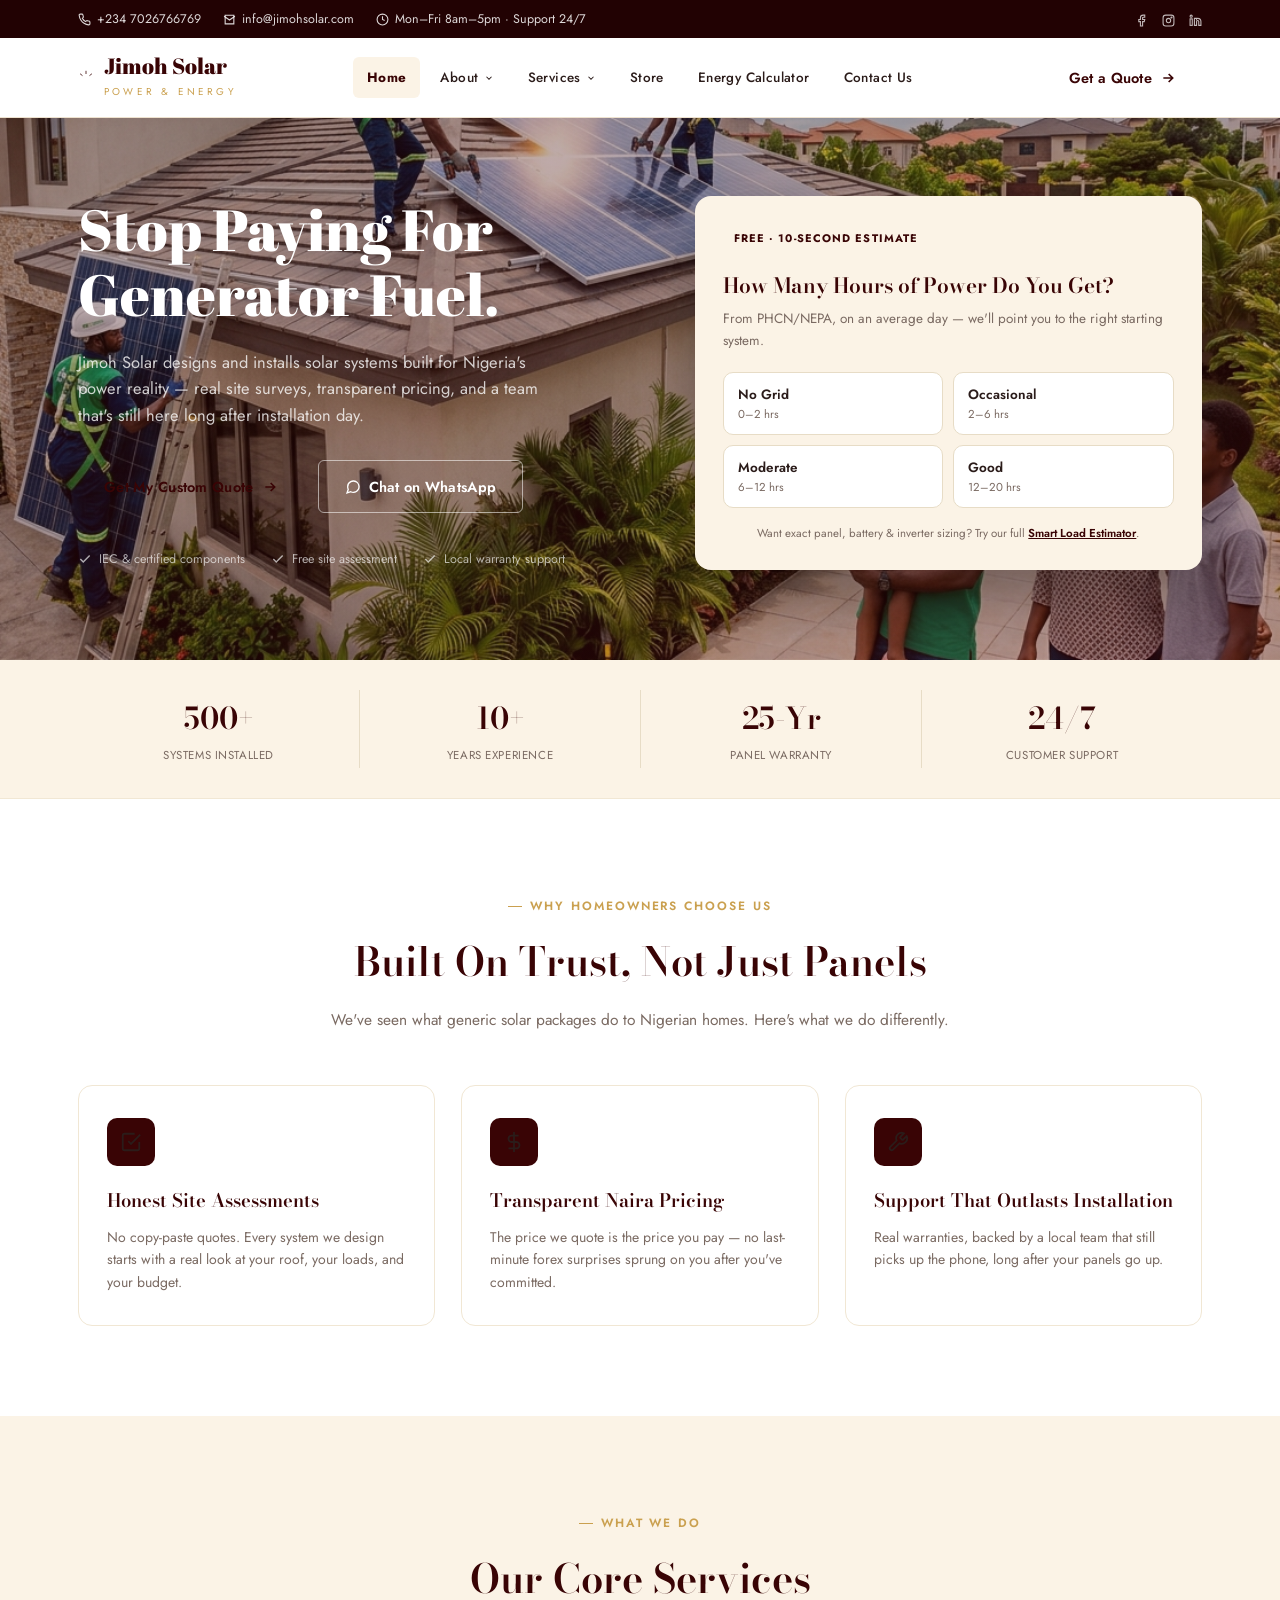
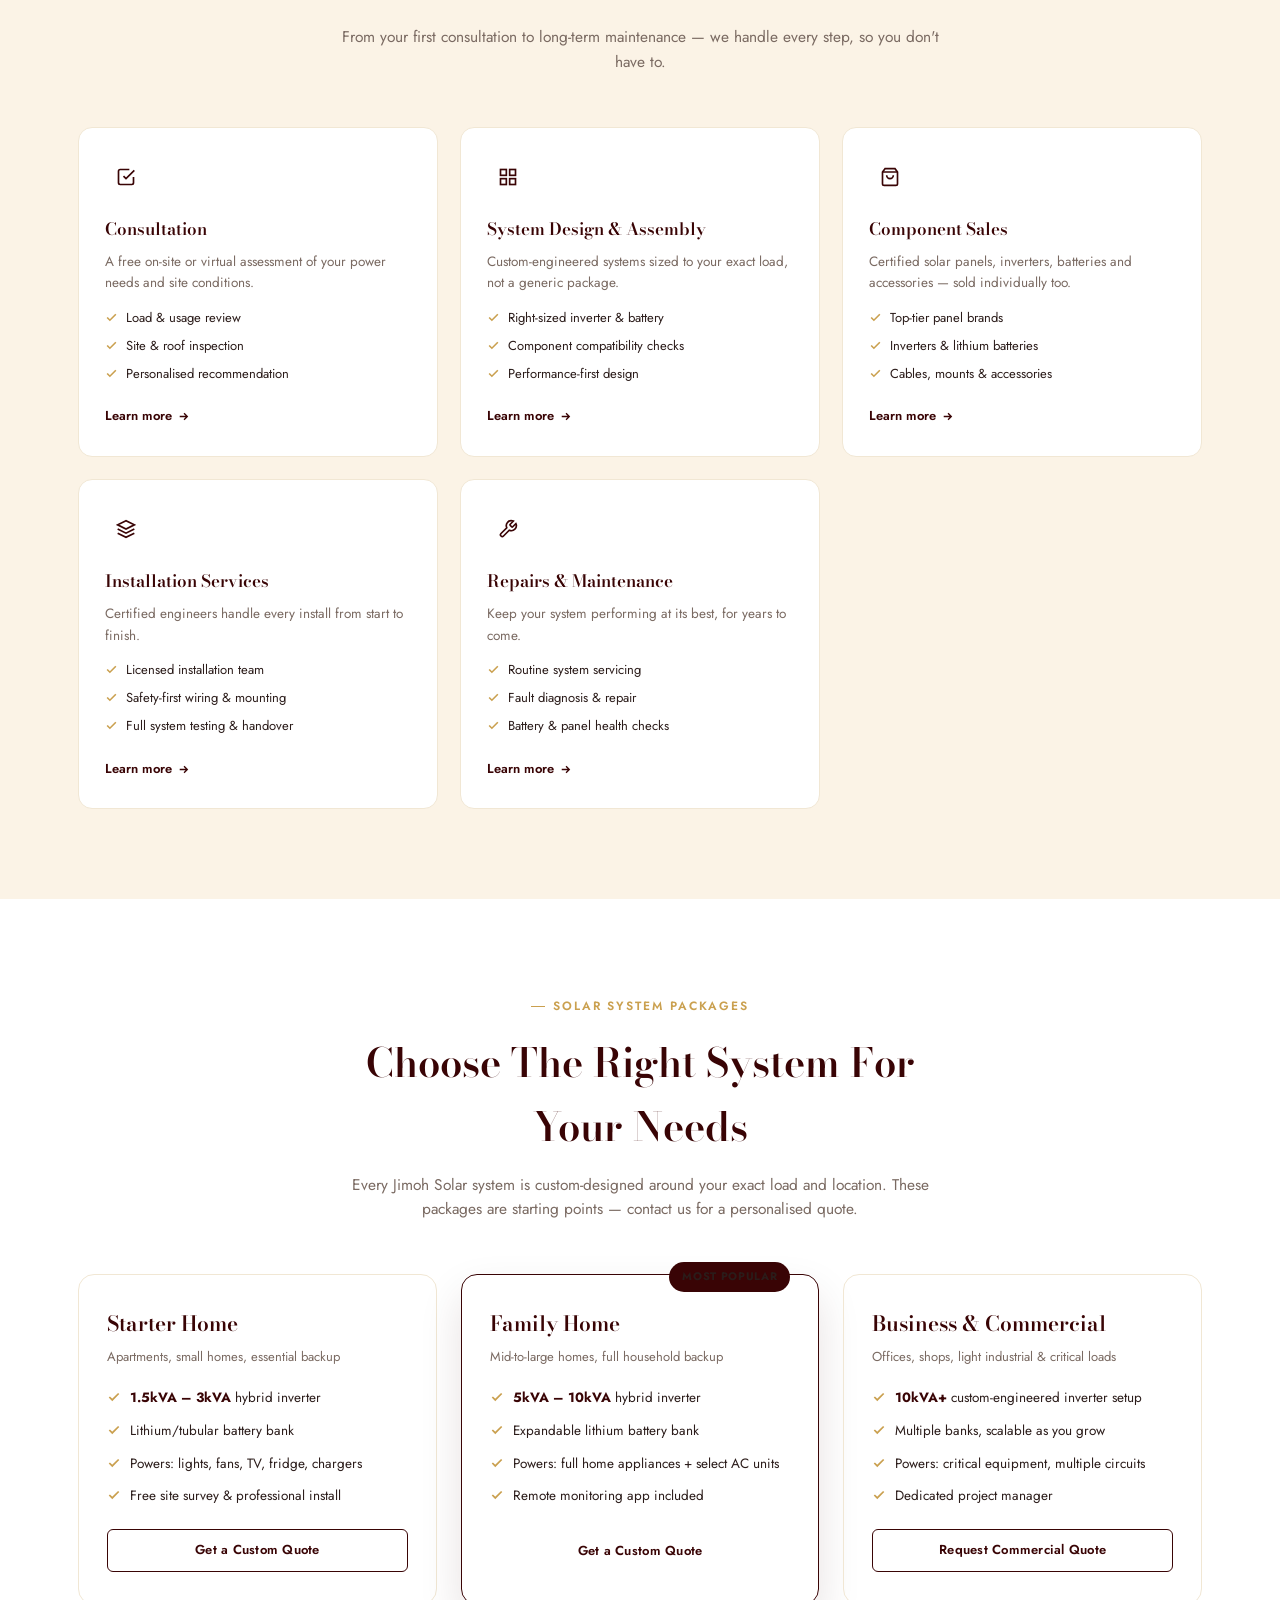
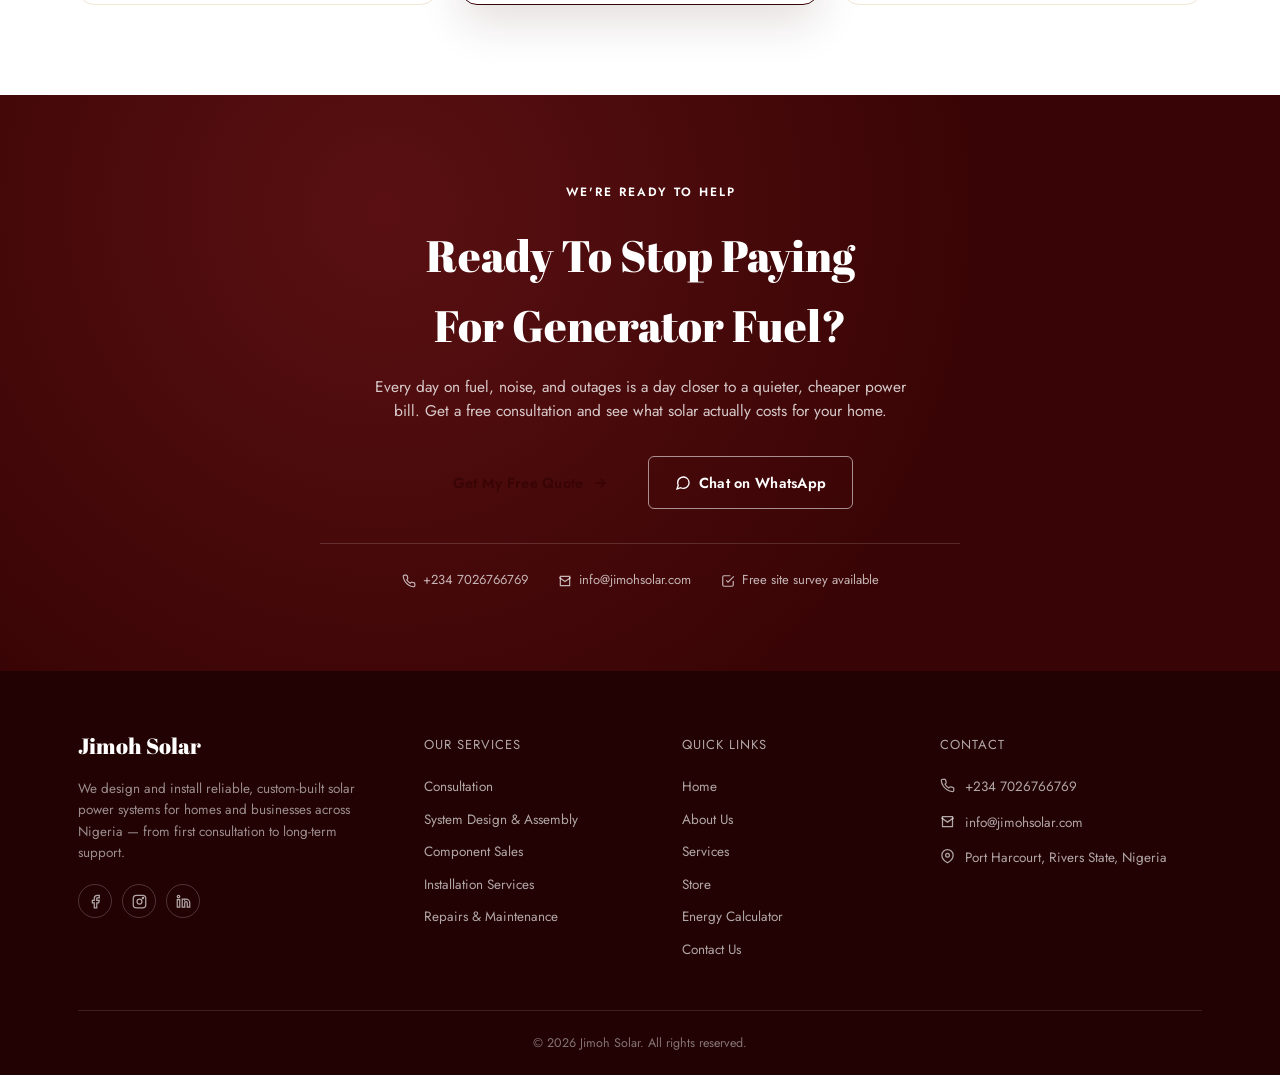
==== commit 46a2e2a3: "Integrate tawk to" ====
--- a/index.html
+++ b/index.html
@@ -944,5 +944,18 @@
       loadPartials('home');
     </script>
     <script src="assets/js/home.js"></script>
+    <script type="text/javascript">
+      var Tawk_API = Tawk_API || {},
+        Tawk_LoadStart = new Date();
+      (function () {
+        var s1 = document.createElement('script'),
+          s0 = document.getElementsByTagName('script')[0];
+        s1.async = true;
+        s1.src = 'https://embed.tawk.to/6a3ef3ccbf47421d4a0ca175/default';
+        s1.charset = 'UTF-8';
+        s1.setAttribute('crossorigin', '*');
+        s0.parentNode.insertBefore(s1, s0);
+      })();
+    </script>
   </body>
 </html>
--- a/assets/css/base.css
+++ b/assets/css/base.css
@@ -12,7 +12,7 @@
   --espresso: #390405;
   --espresso-dark: #220203;
   --espresso-soft: #5a1012;
-  --gold: #f4ce79;
+  --gold: ;
   --gold-deep: #caa04f;
   --cream: #fbf3e6;
   --white: #ffffff;
--- a/assets/css/home.css
+++ b/assets/css/home.css
@@ -18,7 +18,7 @@
       rgba(57, 4, 5, 0.33) 0%,
       rgba(90, 16, 18, 0.38) 100%
     ),
-    url('/solar.png');
+    url(../images/solar.png);
   background-size: cover;
   background-position: center;
   background-repeat: no-repeat;
